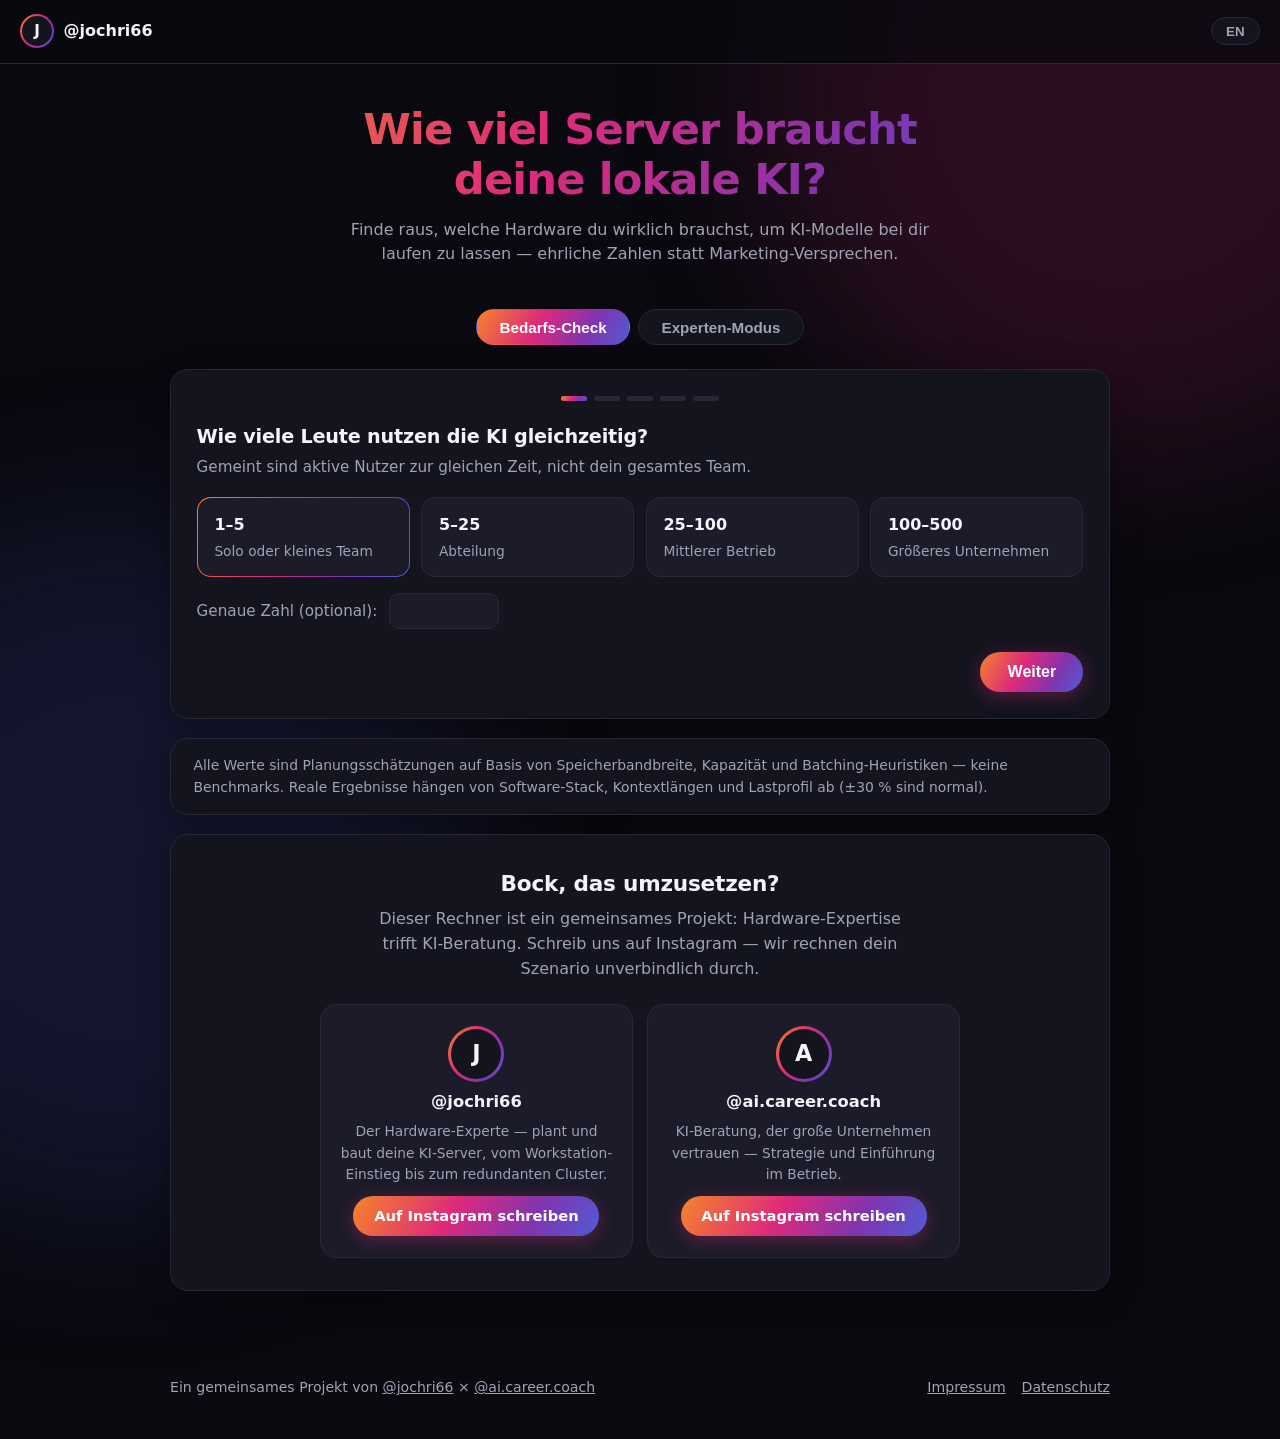
==== index.html @ b6fc7a5a "Auto-balancing use-case sliders and joint-project branding - The four mix sliders now always sum to " ====
<!DOCTYPE html>
<html lang="de">
<head>
  <meta charset="UTF-8">
  <meta name="viewport" content="width=device-width, initial-scale=1.0">
  <title>AI Server Calculator</title>
  <link rel="icon" href="data:image/svg+xml,%3Csvg xmlns='http://www.w3.org/2000/svg' viewBox='0 0 16 16'%3E%3Crect x='3' y='3' width='10' height='10' rx='2' transform='rotate(45 8 8)' fill='%230e6e5c'/%3E%3C/svg%3E">
  <link rel="stylesheet" href="css/style.css">
</head>
<body>
  <header class="site-header">
    <a class="brand" href="https://www.instagram.com/jochri66?igsh=b2hzOWx1eGx4aGI4&amp;utm_source=qr" target="_blank" rel="noopener">
      <span class="brand-mark" aria-hidden="true">J</span>
      <span class="brand-name">@jochri66</span>
    </a>
    <button id="lang-toggle" class="lang-toggle" type="button" aria-label="Sprache wechseln / switch language">EN</button>
  </header>

  <main>
    <section class="hero">
      <h1 data-i18n="app.title"></h1>
      <p class="tagline" data-i18n="app.tagline"></p>
    </section>

    <nav class="mode-tabs" role="tablist">
      <button id="tab-wizard" class="tab active" role="tab" aria-selected="true" data-i18n="tabs.wizard"></button>
      <button id="tab-expert" class="tab" role="tab" aria-selected="false" data-i18n="tabs.expert"></button>
    </nav>

    <!-- ============ WIZARD ============ -->
    <section id="wizard" class="panel">
      <div class="progress" id="wizard-progress" aria-hidden="true"></div>

      <form id="wizard-form">
        <fieldset class="wizard-step" data-step="0">
          <legend data-i18n="wizard.step.users.title"></legend>
          <p class="step-desc" data-i18n="wizard.step.users.desc"></p>
          <div class="radio-grid">
            <label class="radio-card">
              <input type="radio" name="users" value="3" checked>
              <span class="rc-title" data-i18n="wizard.users.opt1"></span>
              <span class="rc-desc" data-i18n="wizard.users.opt1.desc"></span>
            </label>
            <label class="radio-card">
              <input type="radio" name="users" value="15">
              <span class="rc-title" data-i18n="wizard.users.opt2"></span>
              <span class="rc-desc" data-i18n="wizard.users.opt2.desc"></span>
            </label>
            <label class="radio-card">
              <input type="radio" name="users" value="60">
              <span class="rc-title" data-i18n="wizard.users.opt3"></span>
              <span class="rc-desc" data-i18n="wizard.users.opt3.desc"></span>
            </label>
            <label class="radio-card">
              <input type="radio" name="users" value="250">
              <span class="rc-title" data-i18n="wizard.users.opt4"></span>
              <span class="rc-desc" data-i18n="wizard.users.opt4.desc"></span>
            </label>
          </div>
          <label class="custom-users">
            <span data-i18n="wizard.users.custom"></span>
            <input type="number" name="usersCustom" min="1" max="5000" step="1" inputmode="numeric">
          </label>
        </fieldset>

        <fieldset class="wizard-step" data-step="1" hidden>
          <legend data-i18n="wizard.step.usecase.title"></legend>
          <p class="step-desc" data-i18n="wizard.step.usecase.desc"></p>
          <div class="mix-sliders">
            <div class="mix-row">
              <div class="mix-head">
                <span class="rc-title" data-i18n="usecase.chat"></span>
                <output class="mix-value" data-mix-out="chat">60%</output>
              </div>
              <input type="range" name="mix-chat" data-mix="chat" min="0" max="100" step="1" value="60">
              <span class="rc-desc" data-i18n="usecase.chat.desc"></span>
            </div>
            <div class="mix-row">
              <div class="mix-head">
                <span class="rc-title" data-i18n="usecase.rag"></span>
                <output class="mix-value" data-mix-out="rag">30%</output>
              </div>
              <input type="range" name="mix-rag" data-mix="rag" min="0" max="100" step="1" value="30">
              <span class="rc-desc" data-i18n="usecase.rag.desc"></span>
            </div>
            <div class="mix-row">
              <div class="mix-head">
                <span class="rc-title" data-i18n="usecase.coding"></span>
                <output class="mix-value" data-mix-out="coding">10%</output>
              </div>
              <input type="range" name="mix-coding" data-mix="coding" min="0" max="100" step="1" value="10">
              <span class="rc-desc" data-i18n="usecase.coding.desc"></span>
            </div>
            <div class="mix-row">
              <div class="mix-head">
                <span class="rc-title" data-i18n="usecase.agentic"></span>
                <output class="mix-value" data-mix-out="agentic">0%</output>
              </div>
              <input type="range" name="mix-agentic" data-mix="agentic" min="0" max="100" step="1" value="0">
              <span class="rc-desc" data-i18n="usecase.agentic.desc"></span>
            </div>
          </div>
        </fieldset>

        <fieldset class="wizard-step" data-step="2" hidden>
          <legend data-i18n="wizard.step.sov.title"></legend>
          <p class="step-desc" data-i18n="wizard.step.sov.desc"></p>
          <div class="radio-grid">
            <label class="radio-card">
              <input type="radio" name="sovereignty" value="hard">
              <span class="rc-title" data-i18n="sov.hard"></span>
              <span class="rc-desc" data-i18n="sov.hard.desc"></span>
            </label>
            <label class="radio-card">
              <input type="radio" name="sovereignty" value="preferred" checked>
              <span class="rc-title" data-i18n="sov.pref"></span>
              <span class="rc-desc" data-i18n="sov.pref.desc"></span>
            </label>
            <label class="radio-card">
              <input type="radio" name="sovereignty" value="none">
              <span class="rc-title" data-i18n="sov.none"></span>
              <span class="rc-desc" data-i18n="sov.none.desc"></span>
            </label>
          </div>
        </fieldset>

        <fieldset class="wizard-step" data-step="3" hidden>
          <legend data-i18n="wizard.step.budget.title"></legend>
          <p class="step-desc" data-i18n="wizard.step.budget.desc"></p>
          <div class="radio-grid">
            <label class="radio-card">
              <input type="radio" name="budgetId" value="b1">
              <span class="rc-title" data-i18n="budget.b1"></span>
            </label>
            <label class="radio-card">
              <input type="radio" name="budgetId" value="b2" checked>
              <span class="rc-title" data-i18n="budget.b2"></span>
            </label>
            <label class="radio-card">
              <input type="radio" name="budgetId" value="b3">
              <span class="rc-title" data-i18n="budget.b3"></span>
            </label>
            <label class="radio-card">
              <input type="radio" name="budgetId" value="b4">
              <span class="rc-title" data-i18n="budget.b4"></span>
            </label>
            <label class="radio-card">
              <input type="radio" name="budgetId" value="b5">
              <span class="rc-title" data-i18n="budget.b5"></span>
            </label>
          </div>
        </fieldset>

        <fieldset class="wizard-step" data-step="4" hidden>
          <legend data-i18n="wizard.step.quality.title"></legend>
          <p class="step-desc" data-i18n="wizard.step.quality.desc"></p>
          <div class="radio-grid">
            <label class="radio-card">
              <input type="radio" name="quality" value="basic">
              <span class="rc-title" data-i18n="quality.basic"></span>
              <span class="rc-desc" data-i18n="quality.basic.desc"></span>
            </label>
            <label class="radio-card">
              <input type="radio" name="quality" value="good" checked>
              <span class="rc-title" data-i18n="quality.good"></span>
              <span class="rc-desc" data-i18n="quality.good.desc"></span>
            </label>
            <label class="radio-card">
              <input type="radio" name="quality" value="best">
              <span class="rc-title" data-i18n="quality.best"></span>
              <span class="rc-desc" data-i18n="quality.best.desc"></span>
            </label>
          </div>
        </fieldset>
      </form>

      <div class="wizard-nav">
        <button id="wizard-back" class="btn secondary" type="button" data-i18n="wizard.back" hidden></button>
        <button id="wizard-next" class="btn primary" type="button" data-i18n="wizard.next"></button>
      </div>
    </section>

    <!-- ============ WIZARD RESULTS ============ -->
    <section id="wizard-results" class="panel" hidden></section>

    <!-- ============ EXPERT MODE ============ -->
    <section id="expert" class="panel" hidden>
      <h2 data-i18n="expert.title"></h2>
      <p class="step-desc" data-i18n="expert.desc"></p>
      <div class="expert-grid">
        <form id="expert-form" class="expert-form">
          <label>
            <span data-i18n="expert.model"></span>
            <select name="model" id="expert-model"></select>
          </label>
          <label>
            <span data-i18n="expert.quant"></span>
            <select name="quant" id="expert-quant"></select>
          </label>
          <label>
            <span data-i18n="expert.context"></span>
            <input type="range" name="ctx" id="expert-ctx" min="0" max="5" step="1" value="1">
            <output id="expert-ctx-value">8k</output>
          </label>
          <label>
            <span data-i18n="expert.streams"></span>
            <input type="number" name="streams" id="expert-streams" min="1" max="200" step="1" value="4" inputmode="numeric">
          </label>
        </form>
        <div id="expert-output" class="expert-output"></div>
      </div>
    </section>

    <!-- ============ SHARED FOOT BLOCKS ============ -->
    <section class="panel disclaimer-block">
      <p class="disclaimer" data-i18n="app.disclaimer"></p>
    </section>

    <section class="panel cta-card">
      <h3 data-i18n="cta.title"></h3>
      <p data-i18n="cta.body"></p>
      <div class="cta-profiles">
        <a class="profile-card" href="https://www.instagram.com/jochri66?igsh=b2hzOWx1eGx4aGI4&amp;utm_source=qr" target="_blank" rel="noopener">
          <span class="profile-avatar" aria-hidden="true">J</span>
          <span class="profile-handle">@jochri66</span>
          <span class="profile-role" data-i18n="cta.role.hardware"></span>
          <span class="btn primary profile-btn" data-i18n="cta.follow"></span>
        </a>
        <a class="profile-card" href="https://www.instagram.com/ai.career.coach" target="_blank" rel="noopener">
          <span class="profile-avatar" aria-hidden="true">A</span>
          <span class="profile-handle">@ai.career.coach</span>
          <span class="profile-role" data-i18n="cta.role.coach"></span>
          <span class="btn primary profile-btn" data-i18n="cta.follow"></span>
        </a>
      </div>
    </section>
  </main>

  <footer class="site-footer">
    <span><span data-i18n="footer.joint"></span>
      <a href="https://www.instagram.com/jochri66?igsh=b2hzOWx1eGx4aGI4&amp;utm_source=qr" target="_blank" rel="noopener">@jochri66</a> ×
      <a href="https://www.instagram.com/ai.career.coach" target="_blank" rel="noopener">@ai.career.coach</a>
    </span>
    <nav>
      <a href="#" data-i18n="footer.imprint"></a>
      <a href="#" data-i18n="footer.privacy"></a>
    </nav>
  </footer>

  <script type="module" src="js/main.js"></script>
</body>
</html>
---- css/style.css ----
/* AI Server Calculator — dark, Instagram-gradient identity.
   Deliberately single-theme: this page lives in the dark, social-native world.
   Tokens first; every component styles through them. */

:root {
  --bg: #09090f;
  --card: #14141f;
  --card-2: #1b1b29;
  --line: #272736;
  --ink: #f4f4f8;
  --ink-soft: #a2a2b6;

  --g1: #f58529;
  --g2: #dd2a7b;
  --g3: #8134af;
  --g4: #515bd4;
  --grad: linear-gradient(120deg, var(--g1), var(--g2) 40%, var(--g3) 72%, var(--g4));
  --accent: #dd2a7b;
  --accent-soft: rgba(221, 42, 123, 0.12);

  --amber: #ffb454;
  --amber-bg: rgba(255, 180, 84, 0.08);
  --good: #3ddc97;

  --seg-weights: var(--g2);
  --seg-kv: var(--g3);
  --seg-overhead: var(--g4);

  --radius: 18px;
  --shadow: 0 8px 32px rgba(0, 0, 0, 0.35);
  font-size: 16px;
}

* { box-sizing: border-box; margin: 0; padding: 0; }

[hidden] { display: none !important; }

body {
  font-family: system-ui, -apple-system, "Segoe UI", Roboto, sans-serif;
  color: var(--ink);
  background: var(--bg);
  line-height: 1.55;
  min-height: 100vh;
}

/* ambient gradient blobs behind everything */
body::before,
body::after {
  content: "";
  position: fixed;
  z-index: -1;
  width: 55vw;
  height: 55vw;
  border-radius: 50%;
  filter: blur(90px);
  opacity: 0.16;
  pointer-events: none;
}
body::before { top: -20vw; right: -15vw; background: var(--g2); }
body::after { bottom: -25vw; left: -18vw; background: var(--g4); }

main {
  max-width: 980px;
  margin: 0 auto;
  padding: 0 1.25rem 3rem;
}

a { color: var(--ink); }

/* ---------- header / footer ---------- */

.site-header {
  display: flex;
  justify-content: space-between;
  align-items: center;
  padding: 0.9rem 1.25rem;
  background: rgba(9, 9, 15, 0.8);
  backdrop-filter: blur(12px);
  border-bottom: 1px solid var(--line);
  position: sticky;
  top: 0;
  z-index: 10;
}

.brand {
  display: flex;
  align-items: center;
  gap: 0.6rem;
  font-weight: 700;
  text-decoration: none;
}

/* story-ring avatar mark */
.brand-mark {
  display: grid;
  place-items: center;
  width: 34px;
  height: 34px;
  border-radius: 50%;
  background: var(--card);
  border: 2px solid transparent;
  background:
    linear-gradient(var(--card), var(--card)) padding-box,
    var(--grad) border-box;
  font-size: 0.95rem;
  font-weight: 800;
}

.lang-toggle {
  border: 1px solid var(--line);
  background: var(--card);
  border-radius: 999px;
  padding: 0.35rem 0.9rem;
  font-weight: 700;
  cursor: pointer;
  color: var(--ink-soft);
}
.lang-toggle:hover { border-color: var(--accent); color: var(--ink); }

.site-footer {
  display: flex;
  justify-content: space-between;
  align-items: center;
  flex-wrap: wrap;
  gap: 0.6rem;
  max-width: 980px;
  margin: 0 auto;
  padding: 1.2rem 1.25rem 2.5rem;
  color: var(--ink-soft);
  font-size: 0.88rem;
}
.site-footer a { color: var(--ink-soft); }
.site-footer a:hover { color: var(--ink); }
.site-footer nav { display: flex; gap: 1rem; }

/* ---------- hero & tabs ---------- */

.hero { text-align: center; padding: 2.6rem 0 1.5rem; }

.hero h1 {
  font-size: clamp(1.7rem, 4.5vw, 2.7rem);
  font-weight: 800;
  letter-spacing: -0.02em;
  line-height: 1.15;
  text-wrap: balance;
  background: var(--grad);
  -webkit-background-clip: text;
  background-clip: text;
  color: transparent;
}

.tagline {
  max-width: 620px;
  margin: 0.8rem auto 0;
  color: var(--ink-soft);
}

.mode-tabs {
  display: flex;
  gap: 0.5rem;
  justify-content: center;
  margin: 1.1rem 0 1.5rem;
}

.tab {
  border: 1px solid var(--line);
  background: var(--card);
  padding: 0.55rem 1.4rem;
  border-radius: 999px;
  font-size: 0.95rem;
  font-weight: 700;
  color: var(--ink-soft);
  cursor: pointer;
  transition: color 0.15s, border-color 0.15s;
}
.tab.active {
  background: var(--grad);
  border-color: transparent;
  color: #fff;
}

/* ---------- panels ---------- */

.panel {
  background: var(--card);
  border: 1px solid var(--line);
  border-radius: var(--radius);
  box-shadow: var(--shadow);
  padding: 1.6rem;
  margin-bottom: 1.2rem;
  scroll-margin-top: 80px;
}

/* ---------- wizard ---------- */

.progress {
  display: flex;
  gap: 0.45rem;
  justify-content: center;
  margin-bottom: 1.3rem;
}
.progress .dot {
  width: 26px;
  height: 5px;
  border-radius: 999px;
  background: var(--line);
}
.progress .dot.done { background: var(--g3); }
.progress .dot.current { background: var(--grad); }

fieldset { border: none; }
legend {
  font-size: 1.2rem;
  font-weight: 800;
  letter-spacing: -0.01em;
  margin-bottom: 0.3rem;
  text-wrap: balance;
}
.step-desc { color: var(--ink-soft); margin-bottom: 1.1rem; font-size: 0.95rem; }

.radio-grid {
  display: grid;
  grid-template-columns: repeat(auto-fit, minmax(200px, 1fr));
  gap: 0.7rem;
}

.radio-card {
  display: flex;
  flex-direction: column;
  gap: 0.2rem;
  border-radius: 14px;
  padding: 0.9rem 1.05rem;
  cursor: pointer;
  border: 1.5px solid var(--line);
  background: var(--card-2);
  transition: border-color 0.15s, transform 0.15s;
}
.radio-card:hover { border-color: var(--g3); transform: translateY(-1px); }
.radio-card input { position: absolute; opacity: 0; pointer-events: none; }
.radio-card:has(input:checked) {
  border: 1.5px solid transparent;
  background:
    linear-gradient(var(--card-2), var(--card-2)) padding-box,
    var(--grad) border-box;
}
.radio-card:has(input:focus-visible) { outline: 2px solid var(--accent); outline-offset: 2px; }
.rc-title { font-weight: 700; }
.rc-desc { font-size: 0.86rem; color: var(--ink-soft); }

/* mix sliders (use-case step) */

.mix-sliders { display: flex; flex-direction: column; gap: 1.15rem; }

.mix-row {
  display: flex;
  flex-direction: column;
  gap: 0.35rem;
  background: var(--card-2);
  border: 1px solid var(--line);
  border-radius: 14px;
  padding: 0.9rem 1.05rem;
}

.mix-head {
  display: flex;
  justify-content: space-between;
  align-items: baseline;
}

.mix-value {
  font-weight: 800;
  font-variant-numeric: tabular-nums;
  background: var(--grad);
  -webkit-background-clip: text;
  background-clip: text;
  color: transparent;
}

input[type="range"] {
  appearance: none;
  -webkit-appearance: none;
  width: 100%;
  height: 8px;
  border-radius: 999px;
  background:
    linear-gradient(90deg, var(--g1), var(--g2), var(--g3), var(--g4))
      0 / var(--pct, 100%) 100% no-repeat,
    var(--line);
  cursor: pointer;
  outline-offset: 4px;
}
input[type="range"]::-webkit-slider-thumb {
  appearance: none;
  -webkit-appearance: none;
  width: 22px;
  height: 22px;
  border-radius: 50%;
  background: #fff;
  border: none;
  box-shadow: 0 2px 8px rgba(0, 0, 0, 0.5);
}
input[type="range"]::-moz-range-thumb {
  width: 22px;
  height: 22px;
  border-radius: 50%;
  background: #fff;
  border: none;
  box-shadow: 0 2px 8px rgba(0, 0, 0, 0.5);
}

.custom-users {
  display: flex;
  align-items: center;
  gap: 0.7rem;
  margin-top: 1rem;
  font-size: 0.95rem;
  color: var(--ink-soft);
}
.custom-users input {
  width: 110px;
  padding: 0.5rem 0.65rem;
  border: 1px solid var(--line);
  border-radius: 10px;
  font-size: 1rem;
  background: var(--card-2);
  color: var(--ink);
}

.wizard-nav {
  display: flex;
  justify-content: space-between;
  gap: 0.7rem;
  margin-top: 1.4rem;
}
.wizard-nav .btn.primary { margin-left: auto; }

.btn {
  border: none;
  border-radius: 999px;
  padding: 0.7rem 1.7rem;
  font-size: 1rem;
  font-weight: 700;
  cursor: pointer;
  text-decoration: none;
  display: inline-block;
  transition: transform 0.15s, box-shadow 0.15s;
}
.btn.primary {
  background: var(--grad);
  color: #fff;
  box-shadow: 0 4px 18px rgba(221, 42, 123, 0.35);
}
.btn.primary:hover { transform: translateY(-1px); box-shadow: 0 6px 24px rgba(221, 42, 123, 0.5); }
.btn.secondary {
  background: var(--card-2);
  color: var(--ink-soft);
  border: 1px solid var(--line);
}
.btn.secondary:hover { border-color: var(--accent); color: var(--ink); }
.btn:focus-visible { outline: 2px solid var(--accent); outline-offset: 2px; }

/* ---------- results ---------- */

.need-line { color: var(--ink-soft); margin-bottom: 1.1rem; }

.result-card {
  border: 1.5px solid var(--line);
  background: var(--card-2);
  border-radius: 16px;
  padding: 1.2rem 1.3rem;
  margin-bottom: 0.9rem;
}
.result-card.primary {
  border: 1.5px solid transparent;
  background:
    linear-gradient(var(--card-2), var(--card-2)) padding-box,
    var(--grad) border-box;
  box-shadow: 0 0 40px rgba(221, 42, 123, 0.18);
}

.result-badge {
  display: inline-block;
  font-size: 0.74rem;
  font-weight: 800;
  text-transform: uppercase;
  letter-spacing: 0.08em;
  color: #fff;
  background: var(--grad);
  border-radius: 999px;
  padding: 0.22rem 0.75rem;
  margin-bottom: 0.6rem;
}
.result-card.secondary .result-badge {
  color: var(--ink-soft);
  background: var(--card);
  border: 1px solid var(--line);
}
.result-badge.over { color: var(--amber); background: var(--amber-bg); border: 1px solid var(--amber); }

.result-headline {
  font-size: 1.15rem;
  font-weight: 800;
  letter-spacing: -0.01em;
  margin-bottom: 0.15rem;
}
.result-sub { color: var(--ink-soft); font-size: 0.92rem; margin-bottom: 0.9rem; }

.stat-grid {
  display: grid;
  grid-template-columns: repeat(auto-fit, minmax(150px, 1fr));
  gap: 0.6rem;
}
.stat {
  background: var(--card);
  border: 1px solid var(--line);
  border-radius: 12px;
  padding: 0.65rem 0.85rem;
}
.stat .label {
  font-size: 0.72rem;
  color: var(--ink-soft);
  text-transform: uppercase;
  letter-spacing: 0.06em;
}
.stat .value {
  font-weight: 800;
  font-size: 1.12rem;
  font-variant-numeric: tabular-nums;
  margin-top: 0.1rem;
}

.miss-note {
  border-left: 3px solid var(--amber);
  background: var(--amber-bg);
  border-radius: 0 12px 12px 0;
  padding: 0.8rem 1rem;
  margin-bottom: 1rem;
  font-size: 0.95rem;
}

.caveats {
  border-left: 3px solid var(--amber);
  background: var(--amber-bg);
  border-radius: 0 12px 12px 0;
  padding: 0.9rem 1.1rem;
  margin-top: 1.1rem;
}
.caveats h4 { color: var(--amber); font-size: 0.95rem; margin-bottom: 0.5rem; }
.caveats ul { padding-left: 1.1rem; display: grid; gap: 0.45rem; font-size: 0.92rem; }

/* ---------- expert mode ---------- */

.expert-grid {
  display: grid;
  grid-template-columns: 260px 1fr;
  gap: 1.4rem;
  margin-top: 1rem;
}

.expert-output { min-width: 0; }

.expert-form { display: flex; flex-direction: column; gap: 1rem; }
.expert-form label { display: flex; flex-direction: column; gap: 0.35rem; font-weight: 700; font-size: 0.92rem; }
.expert-form select,
.expert-form input[type="number"] {
  padding: 0.55rem 0.65rem;
  border: 1px solid var(--line);
  border-radius: 10px;
  font-size: 0.95rem;
  background: var(--card-2);
  color: var(--ink);
}
.expert-form output {
  font-weight: 800;
  background: var(--grad);
  -webkit-background-clip: text;
  background-clip: text;
  color: transparent;
}

.mem-bar {
  display: flex;
  height: 22px;
  border-radius: 999px;
  overflow: hidden;
  margin: 0.5rem 0 0.6rem;
  border: 1px solid var(--line);
}
.mem-bar .seg-weights { background: var(--seg-weights); }
.mem-bar .seg-kv { background: var(--seg-kv); }
.mem-bar .seg-overhead { background: var(--seg-overhead); }

.mem-legend { display: flex; flex-wrap: wrap; gap: 1rem; font-size: 0.85rem; color: var(--ink-soft); }
.mem-legend .swatch {
  display: inline-block; width: 10px; height: 10px; border-radius: 3px; margin-right: 0.3rem;
}

.moe-hint {
  font-size: 0.88rem;
  color: var(--ink-soft);
  background: var(--accent-soft);
  border-radius: 12px;
  padding: 0.6rem 0.85rem;
  margin-top: 0.7rem;
}

.hw-table-wrap { overflow-x: auto; margin-top: 1.2rem; }
.hw-table {
  border-collapse: collapse;
  width: 100%;
  font-size: 0.9rem;
  min-width: 640px;
  font-variant-numeric: tabular-nums;
}
.hw-table th, .hw-table td {
  text-align: left;
  padding: 0.55rem 0.7rem;
  border-bottom: 1px solid var(--line);
  white-space: nowrap;
}
.hw-table th {
  font-size: 0.74rem;
  text-transform: uppercase;
  letter-spacing: 0.06em;
  color: var(--ink-soft);
}
.hw-table td:first-child { white-space: normal; min-width: 200px; }
.hw-table tr.nofit td { color: #565668; }
.hw-table .fit-yes { color: var(--good); font-weight: 700; }
.hw-table .fit-no { color: #565668; }

.badge {
  display: inline-block;
  font-size: 0.72rem;
  font-weight: 800;
  border-radius: 6px;
  padding: 0.08rem 0.4rem;
  background: var(--amber-bg);
  color: var(--amber);
  margin-left: 0.35rem;
  cursor: help;
}

/* ---------- disclaimer & CTA ---------- */

.disclaimer-block { padding: 1rem 1.4rem; }
.disclaimer { color: var(--ink-soft); font-size: 0.87rem; }

.cta-card { text-align: center; padding: 2rem 1.8rem; }
.cta-card h3 {
  font-size: 1.35rem;
  font-weight: 800;
  letter-spacing: -0.01em;
  margin-bottom: 0.4rem;
}
.cta-card p { color: var(--ink-soft); max-width: 540px; margin: 0 auto 1.4rem; }

.cta-profiles {
  display: grid;
  grid-template-columns: repeat(auto-fit, minmax(240px, 1fr));
  gap: 0.9rem;
  max-width: 640px;
  margin: 0 auto;
}

.profile-card {
  display: flex;
  flex-direction: column;
  align-items: center;
  gap: 0.45rem;
  padding: 1.3rem 1.1rem;
  border-radius: 16px;
  border: 1px solid var(--line);
  background: var(--card-2);
  text-decoration: none;
  transition: border-color 0.15s, transform 0.15s;
}
.profile-card:hover { border-color: var(--g3); transform: translateY(-2px); }
.profile-card:focus-visible { outline: 2px solid var(--accent); outline-offset: 2px; }

.profile-avatar {
  display: grid;
  place-items: center;
  width: 56px;
  height: 56px;
  border-radius: 50%;
  font-size: 1.4rem;
  font-weight: 800;
  border: 3px solid transparent;
  background:
    linear-gradient(var(--card), var(--card)) padding-box,
    var(--grad) border-box;
}

.profile-handle { font-weight: 800; font-size: 1.02rem; }
.profile-role {
  color: var(--ink-soft);
  font-size: 0.86rem;
  text-align: center;
  min-height: 3.4em;
}
.profile-btn { padding: 0.55rem 1.3rem; font-size: 0.92rem; margin-top: 0.2rem; }

/* ---------- motion & responsive ---------- */

@media (prefers-reduced-motion: reduce) {
  * { transition: none !important; }
}

@media (max-width: 720px) {
  .panel { padding: 1.1rem; }
  .expert-grid { grid-template-columns: 1fr; }
  .radio-grid { grid-template-columns: 1fr 1fr; }
  .hero { padding-top: 1.6rem; }
}

@media (max-width: 460px) {
  .radio-grid { grid-template-columns: 1fr; }
}
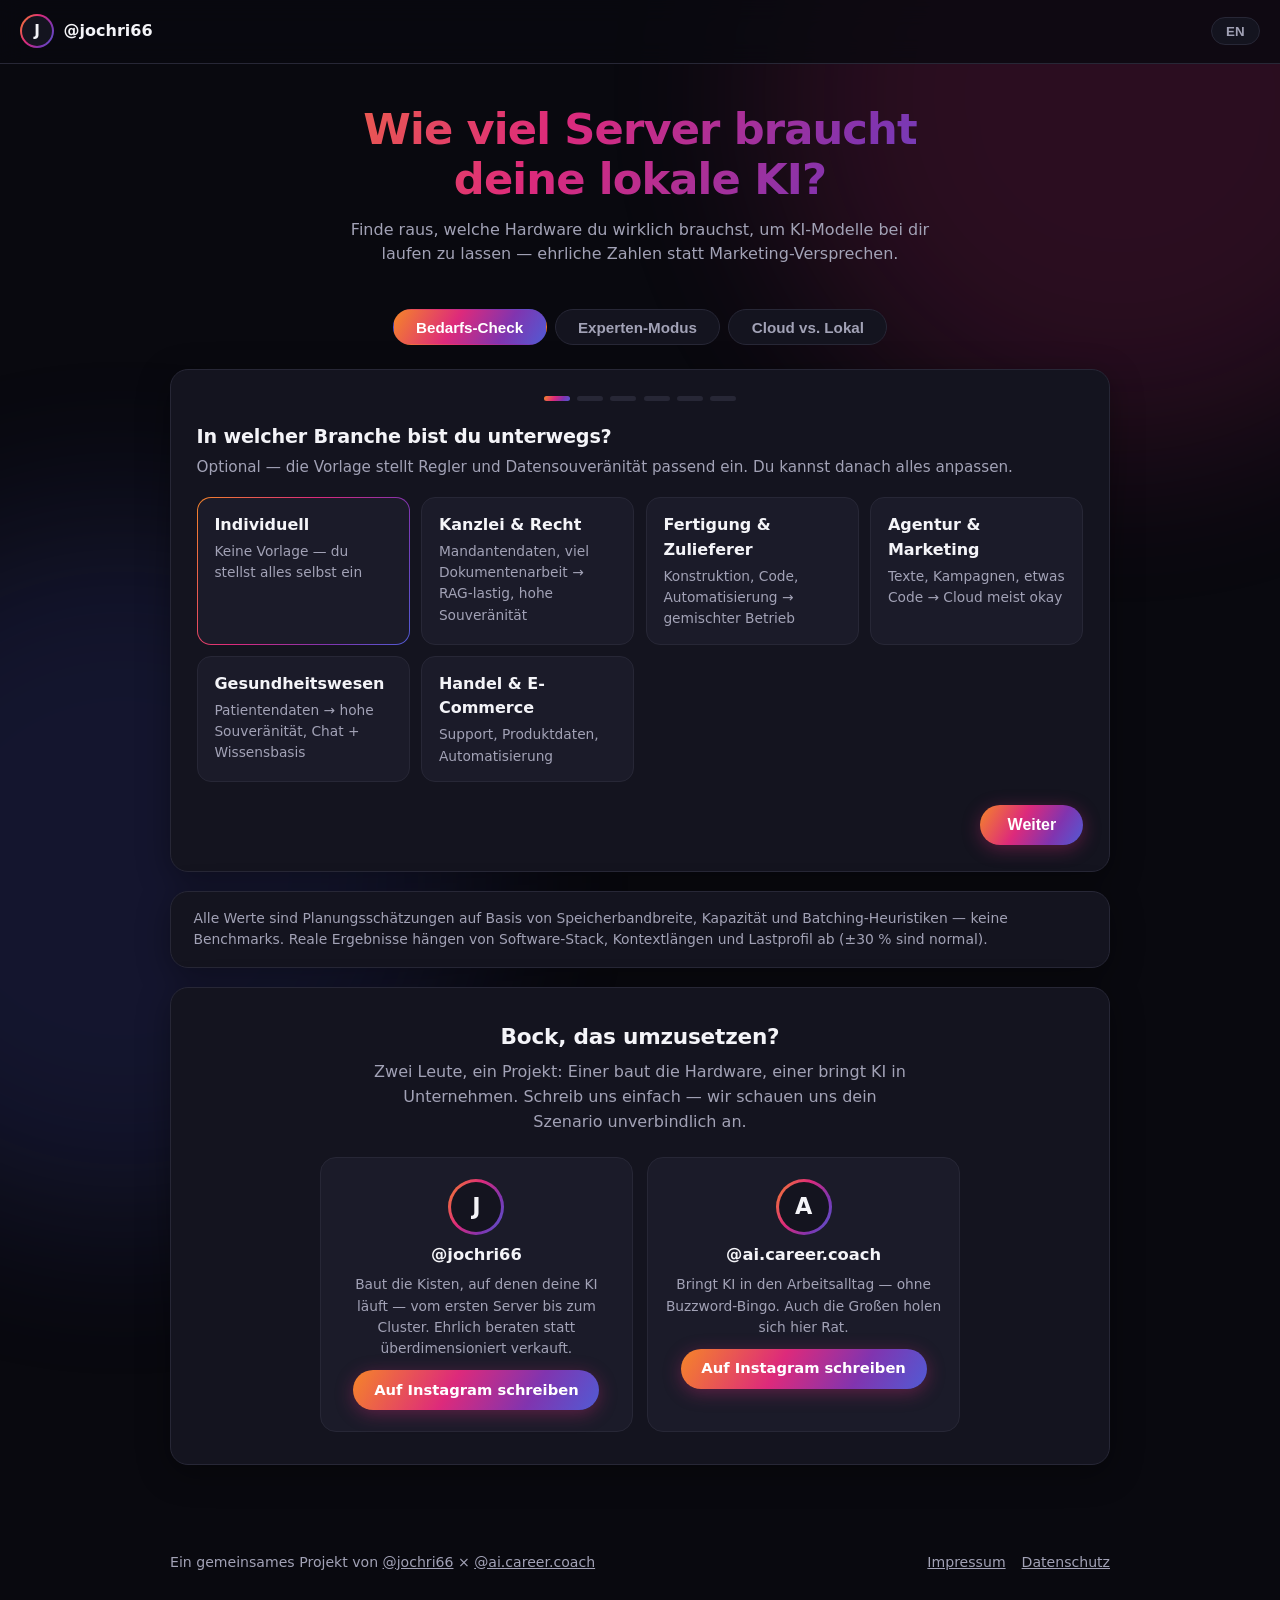
==== commit 5b0d1c68: "Cloud comparison, sovereignty slider with hybrid split, industry presets - New 'Cloud vs. Lokal' tab" ====
--- a/index.html
+++ b/index.html
@@ -25,6 +25,7 @@
     <nav class="mode-tabs" role="tablist">
       <button id="tab-wizard" class="tab active" role="tab" aria-selected="true" data-i18n="tabs.wizard"></button>
       <button id="tab-expert" class="tab" role="tab" aria-selected="false" data-i18n="tabs.expert"></button>
+      <button id="tab-compare" class="tab" role="tab" aria-selected="false" data-i18n="tabs.compare"></button>
     </nav>
 
     <!-- ============ WIZARD ============ -->
@@ -33,6 +34,43 @@
 
       <form id="wizard-form">
         <fieldset class="wizard-step" data-step="0">
+          <legend data-i18n="wizard.step.industry.title"></legend>
+          <p class="step-desc" data-i18n="wizard.step.industry.desc"></p>
+          <div class="radio-grid">
+            <label class="radio-card">
+              <input type="radio" name="industry" value="individuell" checked>
+              <span class="rc-title" data-i18n="industry.individuell"></span>
+              <span class="rc-desc" data-i18n="industry.individuell.desc"></span>
+            </label>
+            <label class="radio-card">
+              <input type="radio" name="industry" value="kanzlei">
+              <span class="rc-title" data-i18n="industry.kanzlei"></span>
+              <span class="rc-desc" data-i18n="industry.kanzlei.desc"></span>
+            </label>
+            <label class="radio-card">
+              <input type="radio" name="industry" value="fertigung">
+              <span class="rc-title" data-i18n="industry.fertigung"></span>
+              <span class="rc-desc" data-i18n="industry.fertigung.desc"></span>
+            </label>
+            <label class="radio-card">
+              <input type="radio" name="industry" value="agentur">
+              <span class="rc-title" data-i18n="industry.agentur"></span>
+              <span class="rc-desc" data-i18n="industry.agentur.desc"></span>
+            </label>
+            <label class="radio-card">
+              <input type="radio" name="industry" value="gesundheit">
+              <span class="rc-title" data-i18n="industry.gesundheit"></span>
+              <span class="rc-desc" data-i18n="industry.gesundheit.desc"></span>
+            </label>
+            <label class="radio-card">
+              <input type="radio" name="industry" value="handel">
+              <span class="rc-title" data-i18n="industry.handel"></span>
+              <span class="rc-desc" data-i18n="industry.handel.desc"></span>
+            </label>
+          </div>
+        </fieldset>
+
+        <fieldset class="wizard-step" data-step="1" hidden>
           <legend data-i18n="wizard.step.users.title"></legend>
           <p class="step-desc" data-i18n="wizard.step.users.desc"></p>
           <div class="radio-grid">
@@ -63,7 +101,7 @@
           </label>
         </fieldset>
 
-        <fieldset class="wizard-step" data-step="1" hidden>
+        <fieldset class="wizard-step" data-step="2" hidden>
           <legend data-i18n="wizard.step.usecase.title"></legend>
           <p class="step-desc" data-i18n="wizard.step.usecase.desc"></p>
           <div class="mix-sliders">
@@ -102,29 +140,27 @@
           </div>
         </fieldset>
 
-        <fieldset class="wizard-step" data-step="2" hidden>
+        <fieldset class="wizard-step" data-step="3" hidden>
           <legend data-i18n="wizard.step.sov.title"></legend>
           <p class="step-desc" data-i18n="wizard.step.sov.desc"></p>
-          <div class="radio-grid">
-            <label class="radio-card">
-              <input type="radio" name="sovereignty" value="hard">
-              <span class="rc-title" data-i18n="sov.hard"></span>
-              <span class="rc-desc" data-i18n="sov.hard.desc"></span>
-            </label>
-            <label class="radio-card">
-              <input type="radio" name="sovereignty" value="preferred" checked>
-              <span class="rc-title" data-i18n="sov.pref"></span>
-              <span class="rc-desc" data-i18n="sov.pref.desc"></span>
-            </label>
-            <label class="radio-card">
-              <input type="radio" name="sovereignty" value="none">
-              <span class="rc-title" data-i18n="sov.none"></span>
-              <span class="rc-desc" data-i18n="sov.none.desc"></span>
-            </label>
-          </div>
-        </fieldset>
-
-        <fieldset class="wizard-step" data-step="3" hidden>
+          <div class="mix-row sov-slider">
+            <div class="mix-head">
+              <span class="rc-title" id="sov-label" data-i18n-skip></span>
+              <output class="mix-value" id="sov-value">50%</output>
+            </div>
+            <input type="range" name="sovereigntyPct" id="sov-range" min="0" max="100" step="5" value="50">
+            <div class="sov-scale">
+              <span data-i18n="sov.scale.cloud"></span>
+              <span data-i18n="sov.scale.local"></span>
+            </div>
+          </div>
+          <div class="sov-explain">
+            <p><strong data-i18n="sov.explain.local.title"></strong> <span data-i18n="sov.explain.local"></span></p>
+            <p><strong data-i18n="sov.explain.cloud.title"></strong> <span data-i18n="sov.explain.cloud"></span></p>
+          </div>
+        </fieldset>
+
+        <fieldset class="wizard-step" data-step="4" hidden>
           <legend data-i18n="wizard.step.budget.title"></legend>
           <p class="step-desc" data-i18n="wizard.step.budget.desc"></p>
           <div class="radio-grid">
@@ -151,7 +187,7 @@
           </div>
         </fieldset>
 
-        <fieldset class="wizard-step" data-step="4" hidden>
+        <fieldset class="wizard-step" data-step="5" hidden>
           <legend data-i18n="wizard.step.quality.title"></legend>
           <p class="step-desc" data-i18n="wizard.step.quality.desc"></p>
           <div class="radio-grid">
@@ -208,6 +244,59 @@
           </label>
         </form>
         <div id="expert-output" class="expert-output"></div>
+      </div>
+    </section>
+
+    <!-- ============ CLOUD VS LOCAL ============ -->
+    <section id="compare" class="panel" hidden>
+      <h2 data-i18n="cmp.title"></h2>
+      <p class="step-desc" data-i18n="cmp.desc"></p>
+      <div class="compare-grid">
+        <form id="compare-form" class="expert-form">
+          <label>
+            <span data-i18n="cmp.seats"></span>
+            <input type="number" id="cmp-seats" min="1" max="5000" step="1" value="15" inputmode="numeric">
+          </label>
+          <label>
+            <span data-i18n="cmp.intensity"></span>
+            <select id="cmp-intensity">
+              <option value="light" data-i18n="cmp.intensity.light"></option>
+              <option value="normal" selected data-i18n="cmp.intensity.normal"></option>
+              <option value="heavy" data-i18n="cmp.intensity.heavy"></option>
+            </select>
+          </label>
+          <div class="mix-sliders compact">
+            <div class="mix-row">
+              <div class="mix-head">
+                <span class="rc-title" data-i18n="usecase.chat"></span>
+                <output class="mix-value" data-mix-out="chat">60%</output>
+              </div>
+              <input type="range" data-mix="chat" min="0" max="100" step="1" value="60">
+            </div>
+            <div class="mix-row">
+              <div class="mix-head">
+                <span class="rc-title" data-i18n="usecase.rag"></span>
+                <output class="mix-value" data-mix-out="rag">30%</output>
+              </div>
+              <input type="range" data-mix="rag" min="0" max="100" step="1" value="30">
+            </div>
+            <div class="mix-row">
+              <div class="mix-head">
+                <span class="rc-title" data-i18n="usecase.coding"></span>
+                <output class="mix-value" data-mix-out="coding">10%</output>
+              </div>
+              <input type="range" data-mix="coding" min="0" max="100" step="1" value="10">
+            </div>
+            <div class="mix-row">
+              <div class="mix-head">
+                <span class="rc-title" data-i18n="usecase.agentic"></span>
+                <output class="mix-value" data-mix-out="agentic">0%</output>
+              </div>
+              <input type="range" data-mix="agentic" min="0" max="100" step="1" value="0">
+            </div>
+          </div>
+        </form>
+        <div id="compare-output" class="expert-output"></div>
       </div>
     </section>
 
--- a/css/style.css
+++ b/css/style.css
@@ -541,6 +541,136 @@
   cursor: help;
 }
 
+/* ---------- sovereignty slider ---------- */
+
+.sov-slider { margin-bottom: 1rem; }
+
+.sov-scale {
+  display: flex;
+  justify-content: space-between;
+  font-size: 0.78rem;
+  color: var(--ink-soft);
+  margin-top: 0.3rem;
+}
+
+.sov-explain {
+  display: grid;
+  gap: 0.5rem;
+  font-size: 0.9rem;
+  color: var(--ink-soft);
+  background: var(--card-2);
+  border: 1px solid var(--line);
+  border-radius: 14px;
+  padding: 0.9rem 1.05rem;
+}
+.sov-explain strong { color: var(--ink); }
+
+/* ---------- cloud comparison ---------- */
+
+.compare-grid {
+  display: grid;
+  grid-template-columns: 280px 1fr;
+  gap: 1.4rem;
+  margin-top: 1rem;
+}
+
+.mix-sliders.compact { gap: 0.7rem; }
+.mix-sliders.compact .mix-row { padding: 0.6rem 0.8rem; }
+
+.cmp-section { margin-top: 1.4rem; }
+.cmp-section h3 { margin-bottom: 0.7rem; }
+
+.cmp-horizon { display: flex; gap: 0.4rem; margin-bottom: 0.9rem; flex-wrap: wrap; }
+
+.cmp-pill {
+  border: 1px solid var(--line);
+  background: var(--card-2);
+  color: var(--ink-soft);
+  border-radius: 999px;
+  padding: 0.3rem 0.9rem;
+  font-size: 0.85rem;
+  font-weight: 700;
+  cursor: pointer;
+}
+.cmp-pill.active { background: var(--grad); border-color: transparent; color: #fff; }
+.cmp-pill:focus-visible { outline: 2px solid var(--accent); outline-offset: 2px; }
+
+.cmp-rows { display: grid; gap: 0.55rem; }
+
+.cmp-row.dim { opacity: 0.45; }
+
+.cmp-name {
+  font-size: 0.85rem;
+  font-weight: 700;
+  margin-bottom: 0.15rem;
+}
+.cmp-row.self .cmp-name {
+  background: var(--grad);
+  -webkit-background-clip: text;
+  background-clip: text;
+  color: transparent;
+  display: inline-block;
+}
+
+.cmp-bar {
+  position: relative;
+  height: 24px;
+  background: var(--card-2);
+  border: 1px solid var(--line);
+  border-radius: 7px;
+  overflow: hidden;
+}
+.cmp-fill {
+  height: 100%;
+  background: var(--line);
+  border-radius: 6px 0 0 6px;
+}
+.cmp-row.self .cmp-fill { background: var(--grad); }
+.cmp-val {
+  position: absolute;
+  right: 0.6rem;
+  top: 50%;
+  transform: translateY(-50%);
+  font-size: 0.82rem;
+  font-weight: 800;
+  font-variant-numeric: tabular-nums;
+}
+
+.cmp-assume {
+  font-size: 0.8rem;
+  color: var(--ink-soft);
+  margin-top: 0.9rem;
+}
+
+.cmp-caveats {
+  margin-top: 0.6rem;
+  padding-left: 1.1rem;
+  display: grid;
+  gap: 0.35rem;
+  font-size: 0.85rem;
+  color: var(--ink-soft);
+}
+
+/* ---------- hybrid card ---------- */
+
+.result-card.hybrid {
+  border: 1.5px solid transparent;
+  background:
+    linear-gradient(var(--card-2), var(--card-2)) padding-box,
+    linear-gradient(120deg, var(--g3), var(--g4)) border-box;
+}
+
+.split-bar {
+  display: flex;
+  height: 18px;
+  border-radius: 999px;
+  overflow: hidden;
+  border: 1px solid var(--line);
+  margin-bottom: 0.5rem;
+}
+.split-local { background: var(--seg-weights); }
+.split-cloud { background: var(--seg-overhead); }
+
 /* ---------- disclaimer & CTA ---------- */
 
 .disclaimer-block { padding: 1rem 1.4rem; }
@@ -610,6 +740,7 @@
 @media (max-width: 720px) {
   .panel { padding: 1.1rem; }
   .expert-grid { grid-template-columns: 1fr; }
+  .compare-grid { grid-template-columns: 1fr; }
   .radio-grid { grid-template-columns: 1fr 1fr; }
   .hero { padding-top: 1.6rem; }
 }
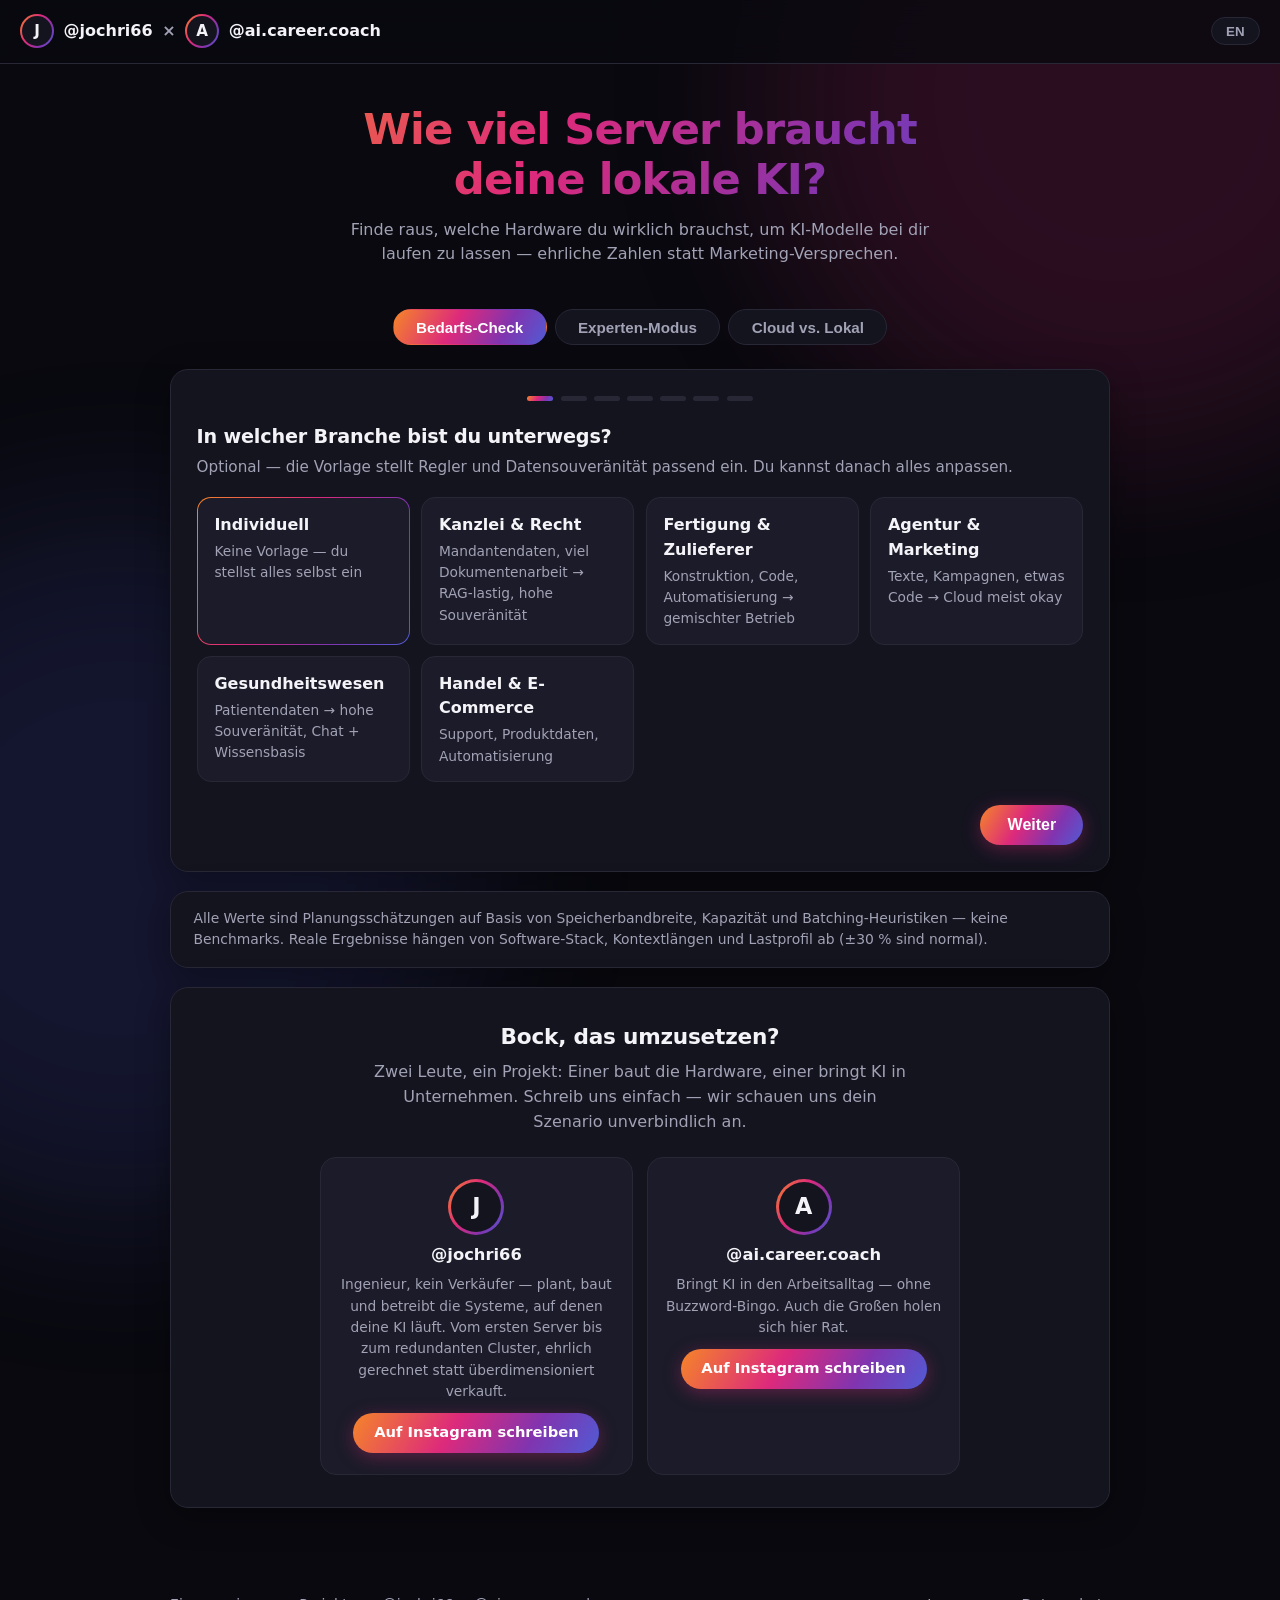
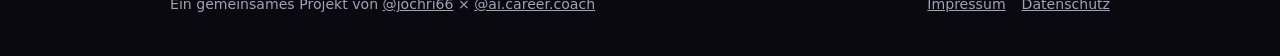
==== commit a446d64f: "Dual-brand header, engineer positioning, redundancy step, country power costs - Header now carries b" ====
--- a/index.html
+++ b/index.html
@@ -9,10 +9,17 @@
 </head>
 <body>
   <header class="site-header">
-    <a class="brand" href="https://www.instagram.com/jochri66?igsh=b2hzOWx1eGx4aGI4&amp;utm_source=qr" target="_blank" rel="noopener">
-      <span class="brand-mark" aria-hidden="true">J</span>
-      <span class="brand-name">@jochri66</span>
-    </a>
+    <div class="brand-group">
+      <a class="brand" href="https://www.instagram.com/jochri66?igsh=b2hzOWx1eGx4aGI4&amp;utm_source=qr" target="_blank" rel="noopener">
+        <span class="brand-mark" aria-hidden="true">J</span>
+        <span class="brand-name">@jochri66</span>
+      </a>
+      <span class="brand-x" aria-hidden="true">×</span>
+      <a class="brand" href="https://www.instagram.com/ai.career.coach" target="_blank" rel="noopener">
+        <span class="brand-mark" aria-hidden="true">A</span>
+        <span class="brand-name">@ai.career.coach</span>
+      </a>
+    </div>
     <button id="lang-toggle" class="lang-toggle" type="button" aria-label="Sprache wechseln / switch language">EN</button>
   </header>
 
@@ -206,6 +213,31 @@
               <span class="rc-title" data-i18n="quality.best"></span>
               <span class="rc-desc" data-i18n="quality.best.desc"></span>
             </label>
+          </div>
+        </fieldset>
+
+        <fieldset class="wizard-step" data-step="6" hidden>
+          <legend data-i18n="wizard.step.red.title"></legend>
+          <p class="step-desc" data-i18n="wizard.step.red.desc"></p>
+          <div class="radio-grid">
+            <label class="radio-card">
+              <input type="radio" name="redundancy" value="none" checked>
+              <span class="rc-title" data-i18n="red.none"></span>
+              <span class="rc-desc" data-i18n="red.none.desc"></span>
+            </label>
+            <label class="radio-card">
+              <input type="radio" name="redundancy" value="standby">
+              <span class="rc-title" data-i18n="red.standby"></span>
+              <span class="rc-desc" data-i18n="red.standby.desc"></span>
+            </label>
+            <label class="radio-card">
+              <input type="radio" name="redundancy" value="full">
+              <span class="rc-title" data-i18n="red.full"></span>
+              <span class="rc-desc" data-i18n="red.full.desc"></span>
+            </label>
+          </div>
+          <div class="sov-explain" style="margin-top:1rem">
+            <p><strong data-i18n="red.explain.title"></strong> <span data-i18n="red.explain"></span></p>
           </div>
         </fieldset>
       </form>
--- a/css/style.css
+++ b/css/style.css
@@ -82,12 +82,22 @@
   z-index: 10;
 }
 
+.brand-group {
+  display: flex;
+  align-items: center;
+  gap: 0.6rem;
+  min-width: 0;
+}
+
+.brand-x { color: var(--ink-soft); font-weight: 700; }
+
 .brand {
   display: flex;
   align-items: center;
   gap: 0.6rem;
   font-weight: 700;
   text-decoration: none;
+  white-space: nowrap;
 }
 
 /* story-ring avatar mark */
@@ -580,7 +590,33 @@
 .cmp-section { margin-top: 1.4rem; }
 .cmp-section h3 { margin-bottom: 0.7rem; }
 
-.cmp-horizon { display: flex; gap: 0.4rem; margin-bottom: 0.9rem; flex-wrap: wrap; }
+.cmp-controls {
+  display: flex;
+  justify-content: space-between;
+  align-items: center;
+  gap: 0.8rem;
+  flex-wrap: wrap;
+  margin-bottom: 0.9rem;
+}
+
+.cmp-horizon { display: flex; gap: 0.4rem; flex-wrap: wrap; }
+
+.cmp-country {
+  display: flex;
+  align-items: center;
+  gap: 0.5rem;
+  font-size: 0.85rem;
+  font-weight: 700;
+  color: var(--ink-soft);
+}
+.cmp-country select {
+  padding: 0.35rem 0.5rem;
+  border: 1px solid var(--line);
+  border-radius: 8px;
+  font-size: 0.85rem;
+  background: var(--card-2);
+  color: var(--ink);
+}
 
 .cmp-pill {
   border: 1px solid var(--line);
@@ -747,4 +783,5 @@
 
 @media (max-width: 460px) {
   .radio-grid { grid-template-columns: 1fr; }
-}
+  .brand-name { display: none; }
+}
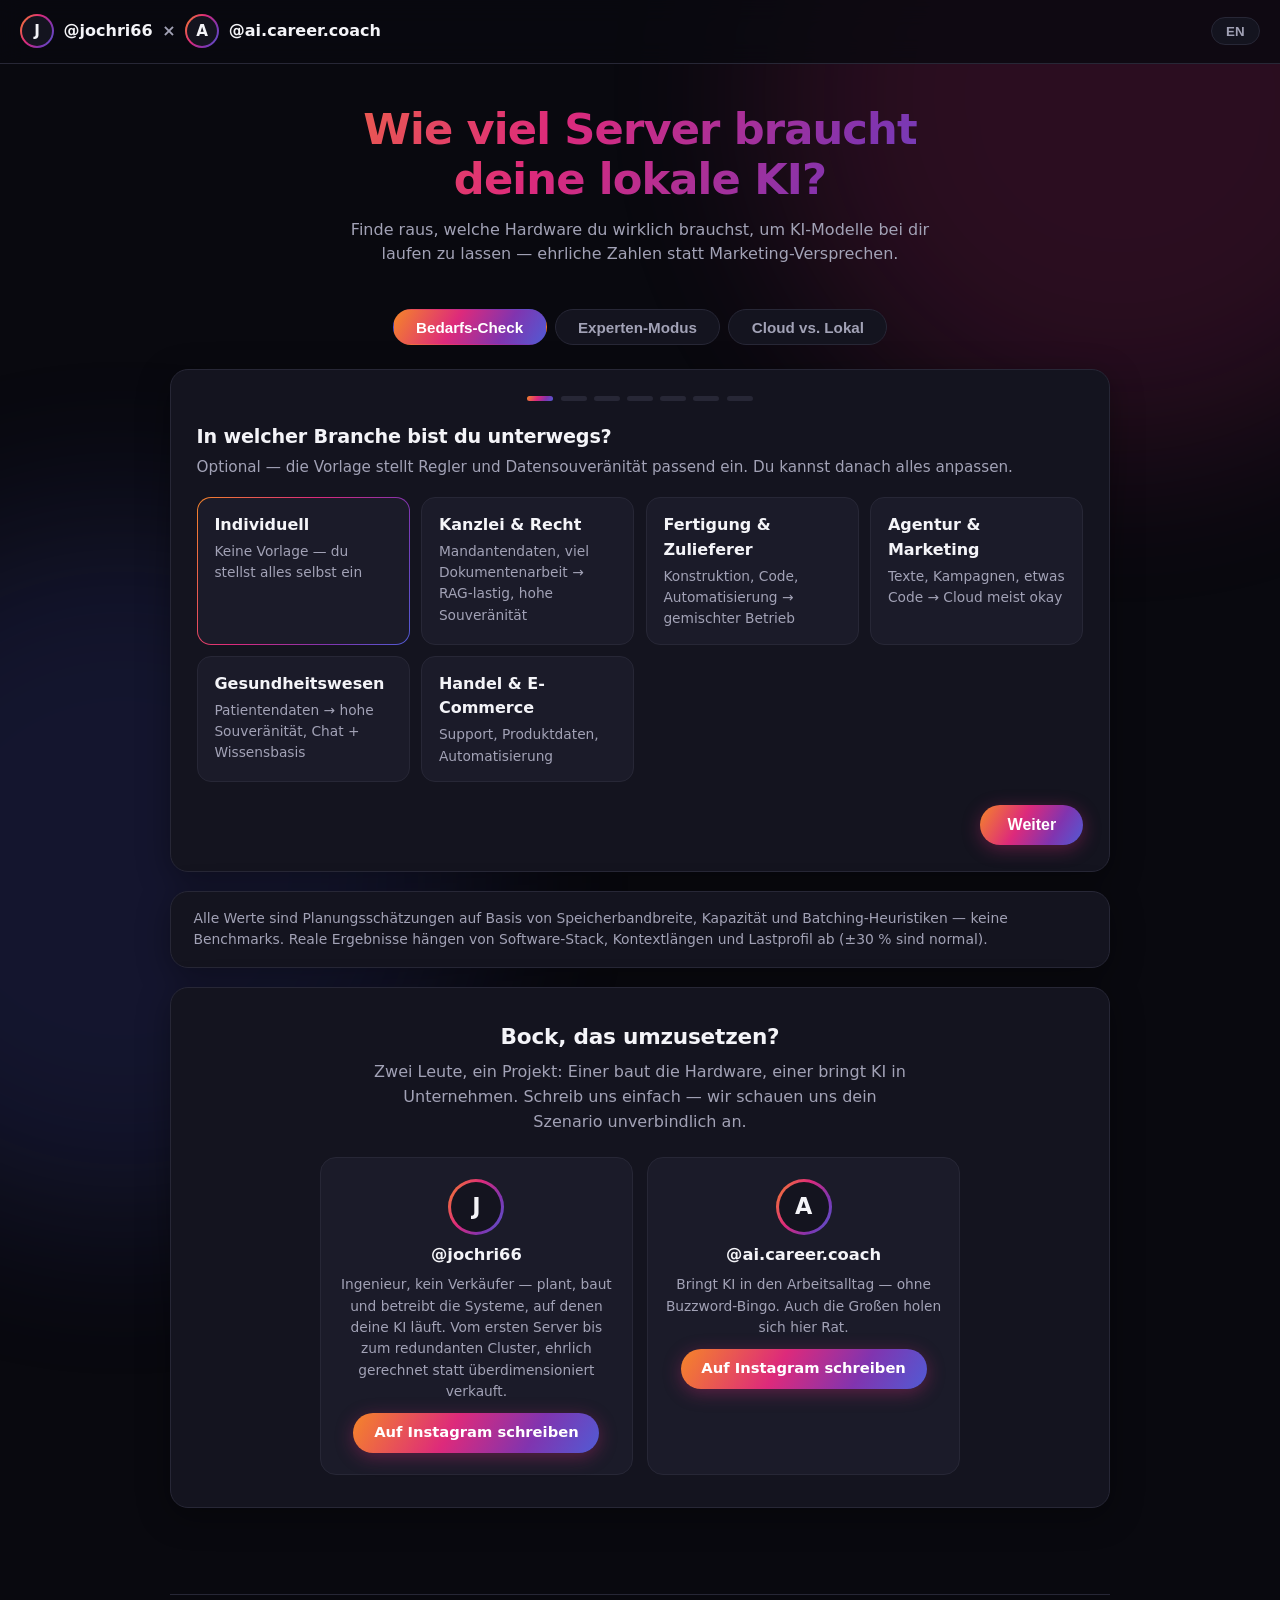
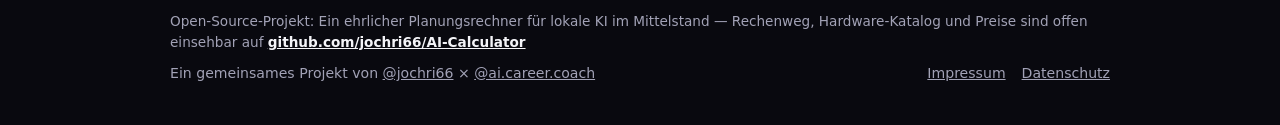
==== commit 0ff63a47: "Add open-source project description and repo link to the footer Co-Authored-By: Claude Fable 5 <nore" ====
--- a/index.html
+++ b/index.html
@@ -358,6 +358,10 @@
   </main>
 
   <footer class="site-footer">
+    <p class="footer-git">
+      <span data-i18n="footer.github"></span>
+      <a href="https://github.com/jochri66/AI-Calculator" target="_blank" rel="noopener">github.com/jochri66/AI-Calculator</a>
+    </p>
     <span><span data-i18n="footer.joint"></span>
       <a href="https://www.instagram.com/jochri66?igsh=b2hzOWx1eGx4aGI4&amp;utm_source=qr" target="_blank" rel="noopener">@jochri66</a> ×
       <a href="https://www.instagram.com/ai.career.coach" target="_blank" rel="noopener">@ai.career.coach</a>
--- a/css/style.css
+++ b/css/style.css
@@ -143,6 +143,16 @@
 .site-footer a:hover { color: var(--ink); }
 .site-footer nav { display: flex; gap: 1rem; }
 
+.footer-git {
+  width: 100%;
+  font-size: 0.85rem;
+  color: var(--ink-soft);
+  border-top: 1px solid var(--line);
+  padding-top: 1rem;
+  order: -1;
+}
+.footer-git a { color: var(--ink); font-weight: 700; }
+
 /* ---------- hero & tabs ---------- */
 
 .hero { text-align: center; padding: 2.6rem 0 1.5rem; }
@@ -672,6 +682,53 @@
   font-variant-numeric: tabular-nums;
 }
 
+.cmp-flags { display: inline-flex; gap: 0.3rem; margin-left: 0.45rem; vertical-align: middle; }
+.flag-label {
+  font-size: 0.68rem;
+  font-weight: 700;
+  color: var(--amber);
+  background: var(--amber-bg);
+  border-radius: 5px;
+  padding: 0.1rem 0.4rem;
+  white-space: nowrap;
+}
+
+.fin-slider {
+  background: var(--card-2);
+  border: 1px solid var(--line);
+  border-radius: 14px;
+  padding: 0.7rem 0.9rem;
+  margin-bottom: 0.9rem;
+}
+.fin-label { font-weight: 700; font-size: 0.9rem; }
+
+/* compact summary on the results page */
+.cmpsum-rows { display: grid; gap: 0.8rem; }
+.cmpsum-head {
+  display: flex;
+  justify-content: space-between;
+  align-items: baseline;
+  gap: 0.6rem;
+  margin-bottom: 0.25rem;
+}
+.cmpsum-label { font-weight: 700; font-size: 0.95rem; }
+.cmpsum-row.self .cmpsum-label {
+  background: var(--grad);
+  -webkit-background-clip: text;
+  background-clip: text;
+  color: transparent;
+}
+.cmpsum-val { font-weight: 800; font-variant-numeric: tabular-nums; white-space: nowrap; }
+.cmpsum-row.self .cmp-fill { background: var(--grad); }
+.cmpsum-name { font-size: 0.8rem; color: var(--ink-soft); display: block; margin-top: 0.2rem; }
+.cmpsum-verdict {
+  margin-top: 1rem;
+  padding: 0.8rem 1rem;
+  background: var(--accent-soft);
+  border-radius: 12px;
+  font-size: 0.95rem;
+}
+
 .cmp-assume {
   font-size: 0.8rem;
   color: var(--ink-soft);
@@ -779,6 +836,11 @@
   .compare-grid { grid-template-columns: 1fr; }
   .radio-grid { grid-template-columns: 1fr 1fr; }
   .hero { padding-top: 1.6rem; }
+  .cmp-controls { flex-direction: column; align-items: flex-start; }
+  .stat-grid { grid-template-columns: 1fr 1fr; }
+  .stat .value { font-size: 0.98rem; }
+  .cmp-name { white-space: normal; }
+  .btn { padding: 0.65rem 1.2rem; }
 }
 
 @media (max-width: 460px) {
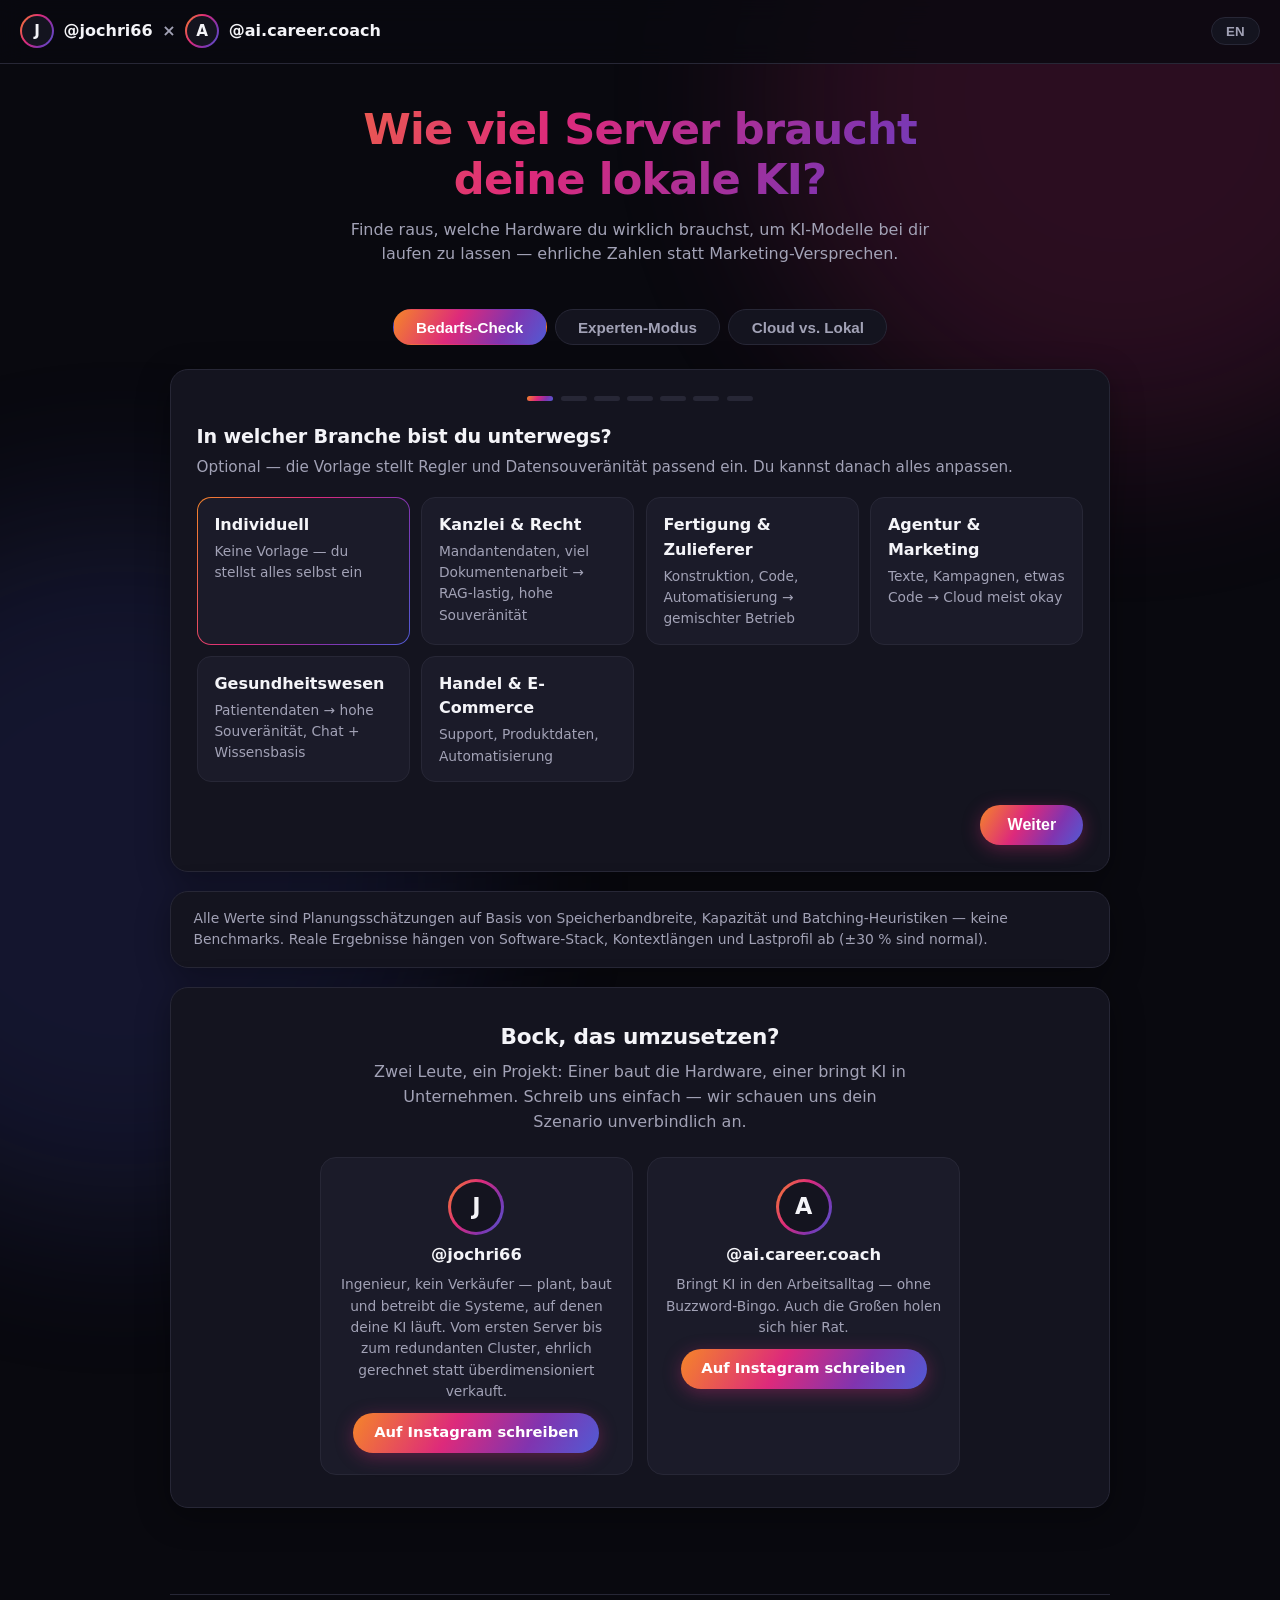
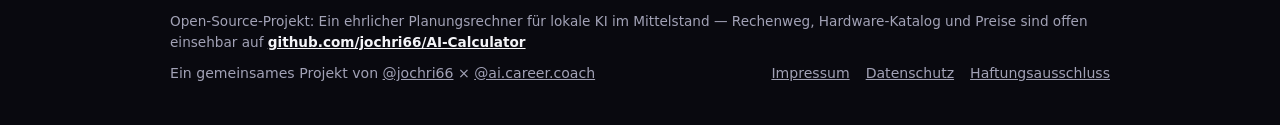
==== commit c612c4d9: "Add legal page: Impressum skeleton, Datenschutzerklaerung, Haftungsausschluss - legal.html with thre" ====
--- a/index.html
+++ b/index.html
@@ -367,8 +367,9 @@
       <a href="https://www.instagram.com/ai.career.coach" target="_blank" rel="noopener">@ai.career.coach</a>
     </span>
     <nav>
-      <a href="#" data-i18n="footer.imprint"></a>
-      <a href="#" data-i18n="footer.privacy"></a>
+      <a href="legal.html#impressum" data-i18n="footer.imprint"></a>
+      <a href="legal.html#datenschutz" data-i18n="footer.privacy"></a>
+      <a href="legal.html#haftung" data-i18n="footer.disclaimerLink"></a>
     </nav>
   </footer>
 
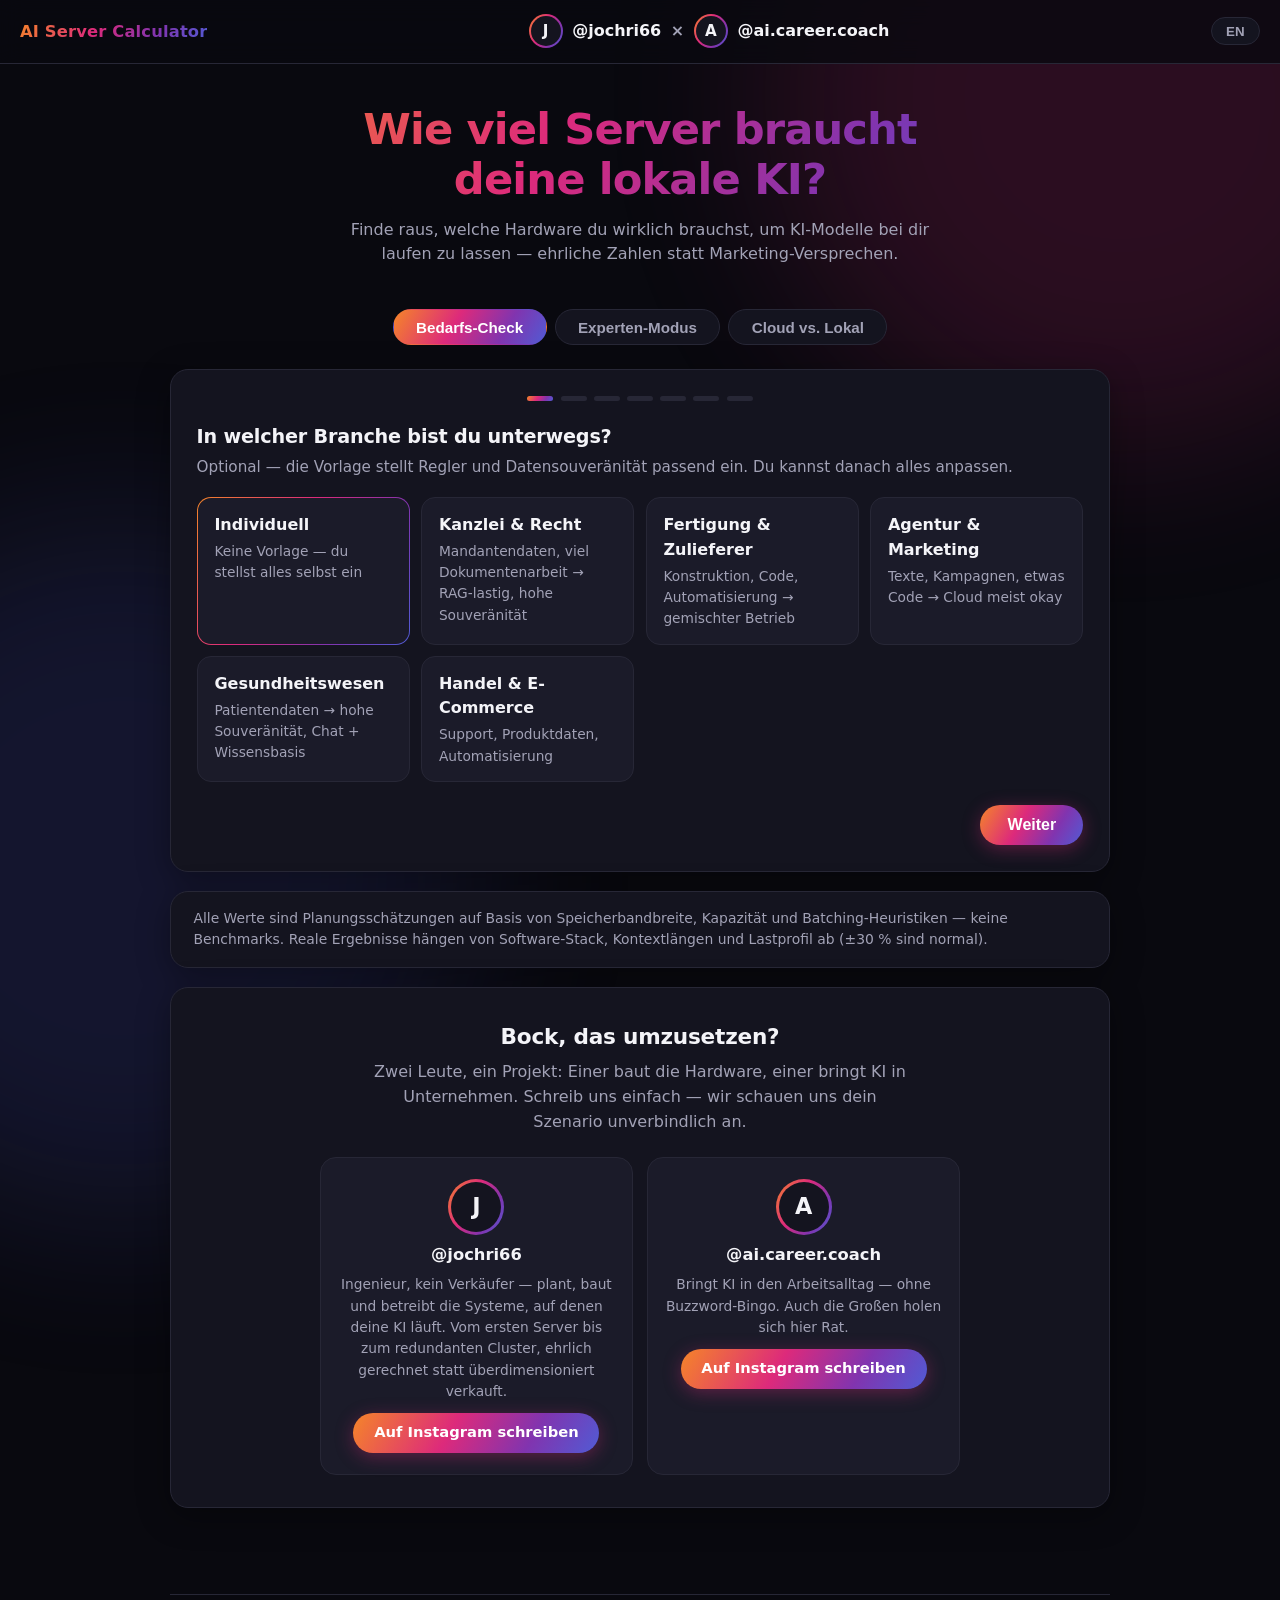
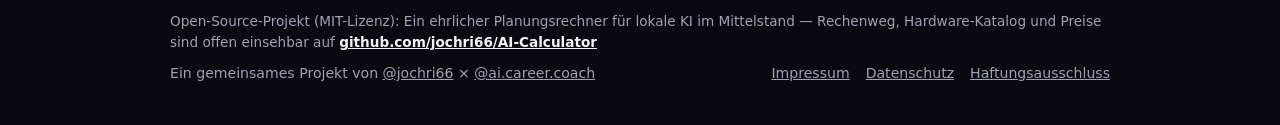
==== commit 45b92409: "Add header home link, Winterbloom GmbH Impressum, MIT license - Header: "AI Server Calculator" gradi" ====
--- a/index.html
+++ b/index.html
@@ -9,6 +9,7 @@
 </head>
 <body>
   <header class="site-header">
+    <a class="site-title" href="index.html">AI Server Calculator</a>
     <div class="brand-group">
       <a class="brand" href="https://www.instagram.com/jochri66?igsh=b2hzOWx1eGx4aGI4&amp;utm_source=qr" target="_blank" rel="noopener">
         <span class="brand-mark" aria-hidden="true">J</span>
--- a/css/style.css
+++ b/css/style.css
@@ -81,6 +81,19 @@
   top: 0;
   z-index: 10;
 }
+
+.site-title {
+  font-weight: 800;
+  font-size: 1.02rem;
+  letter-spacing: 0.01em;
+  text-decoration: none;
+  white-space: nowrap;
+  background: var(--grad);
+  -webkit-background-clip: text;
+  background-clip: text;
+  color: transparent;
+}
+.site-title:hover { filter: brightness(1.2); }
 
 .brand-group {
   display: flex;
@@ -832,6 +845,8 @@
 
 @media (max-width: 720px) {
   .panel { padding: 1.1rem; }
+  .site-title { font-size: 0.95rem; }
+  .brand-name { display: none; }
   .expert-grid { grid-template-columns: 1fr; }
   .compare-grid { grid-template-columns: 1fr; }
   .radio-grid { grid-template-columns: 1fr 1fr; }
@@ -845,5 +860,6 @@
 
 @media (max-width: 460px) {
   .radio-grid { grid-template-columns: 1fr; }
-  .brand-name { display: none; }
-}
+  .site-title { font-size: 0.88rem; }
+  .brand-x { display: none; }
+}
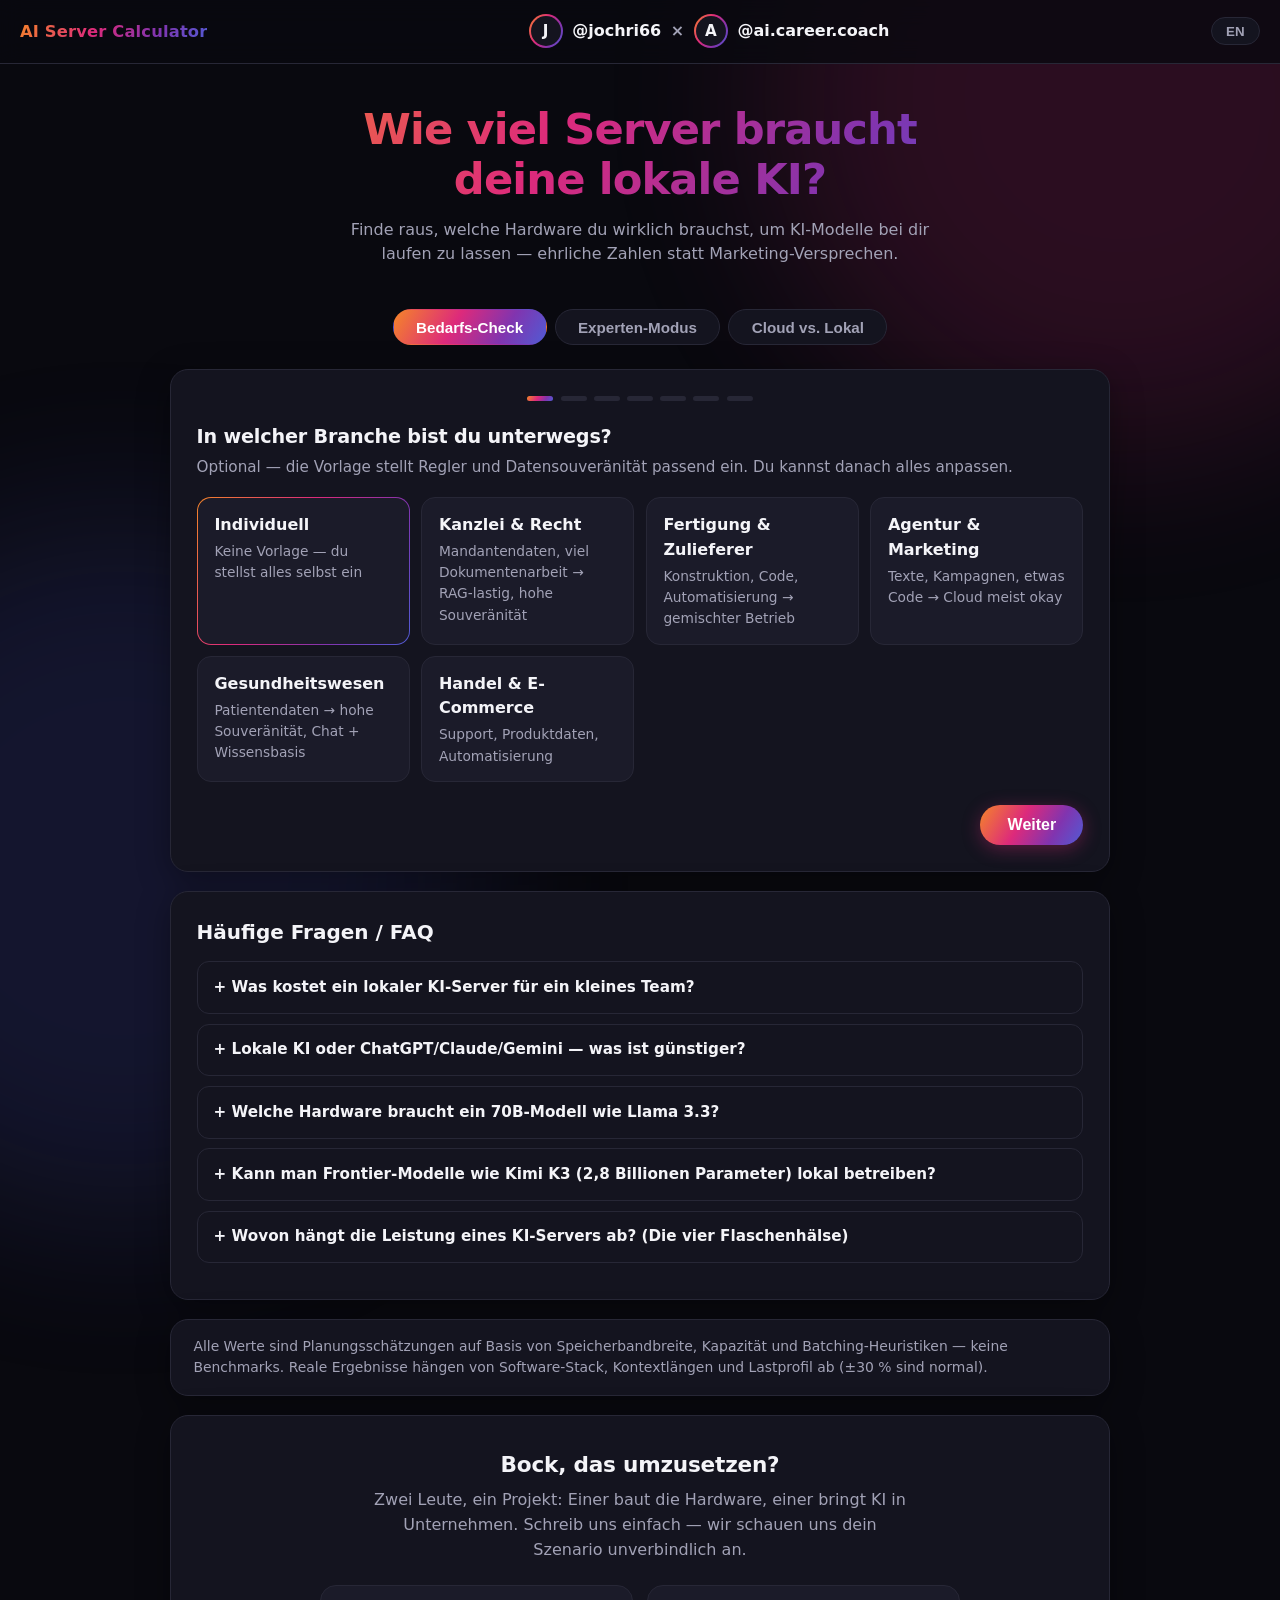
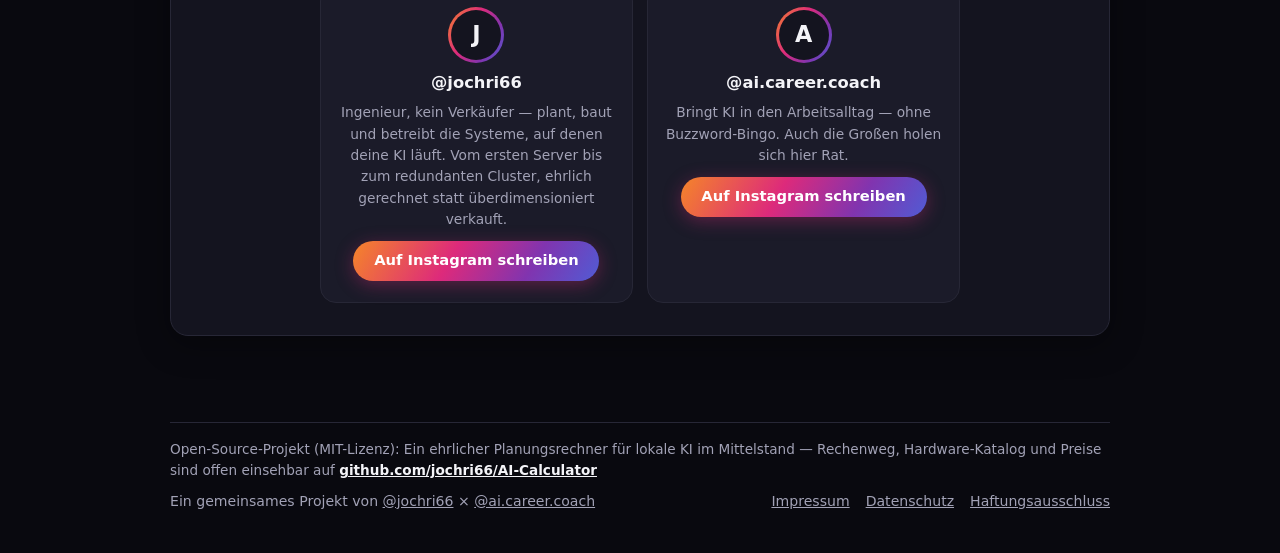
==== commit 93e6de2b: "Fix duplicate premium card on budget miss; make page discoverable to AI crawlers Sanity sweep across" ====
--- a/index.html
+++ b/index.html
@@ -3,7 +3,65 @@
 <head>
   <meta charset="UTF-8">
   <meta name="viewport" content="width=device-width, initial-scale=1.0">
-  <title>AI Server Calculator</title>
+  <title>AI Server Calculator — Wie viel Server braucht deine lokale KI?</title>
+  <meta name="description" content="Kostenloser Rechner für den Mittelstand: Welche Hardware braucht lokale KI wirklich? Server-Empfehlung, Stromkosten und ehrlicher Kostenvergleich mit ChatGPT, Claude & Gemini. Open Source (MIT).">
+  <link rel="canonical" href="https://jochri66.github.io/AI-Calculator/">
+  <meta property="og:title" content="AI Server Calculator — Wie viel Server braucht deine lokale KI?">
+  <meta property="og:description" content="Ehrliche Zahlen statt Marketing-Versprechen: Hardware-Empfehlung, Stromkosten und Cloud-Vergleich für lokale KI im Mittelstand. Kostenlos & Open Source.">
+  <meta property="og:type" content="website">
+  <meta property="og:url" content="https://jochri66.github.io/AI-Calculator/">
+  <meta property="og:locale" content="de_DE">
+  <meta name="twitter:card" content="summary">
+  <script type="application/ld+json">
+  {
+    "@context": "https://schema.org",
+    "@graph": [
+      {
+        "@type": "SoftwareApplication",
+        "name": "AI Server Calculator",
+        "url": "https://jochri66.github.io/AI-Calculator/",
+        "description": "Kostenloser Open-Source-Rechner für den Mittelstand: Welche Hardware braucht lokale KI wirklich? Server-Empfehlung, Stromkosten, Redundanz und ehrlicher Kostenvergleich mit ChatGPT, Claude und Gemini.",
+        "applicationCategory": "BusinessApplication",
+        "operatingSystem": "Web",
+        "inLanguage": ["de", "en"],
+        "offers": { "@type": "Offer", "price": "0", "priceCurrency": "EUR" },
+        "license": "https://github.com/jochri66/AI-Calculator/blob/gh-pages/LICENSE",
+        "creator": { "@type": "Organization", "name": "Winterbloom GmbH" },
+        "codeRepository": "https://github.com/jochri66/AI-Calculator"
+      },
+      {
+        "@type": "FAQPage",
+        "mainEntity": [
+          {
+            "@type": "Question",
+            "name": "Was kostet ein lokaler KI-Server für ein kleines Team?",
+            "acceptedAnswer": { "@type": "Answer", "text": "Für 5–15 Leute reicht oft eine Workstation mit einer starken GPU (24–32 GB VRAM) ab rund 3.500–7.000 € Komplettsystem. Ab ~30–60 Nutzern wird ein GPU-Server mit 4× RTX PRO 6000 (ca. 66.000–77.000 €) realistisch, plus ~50–250 € Strom pro Monat. Alle Angaben sind unverbindliche Planungsschätzungen." }
+          },
+          {
+            "@type": "Question",
+            "name": "Lokale KI oder ChatGPT/Claude/Gemini — was ist günstiger?",
+            "acceptedAnswer": { "@type": "Answer", "text": "Bei wenigen Nutzern ist die Cloud fast immer günstiger (~21–29 € pro Person/Monat). Eigene Hardware rechnet sich bei vielen dauerhaften Nutzern, harter Datensouveränität oder rund um die Uhr laufenden Agenten. Oft ist ein Hybrid am sinnvollsten." }
+          },
+          {
+            "@type": "Question",
+            "name": "Welche Hardware braucht ein 70B-Modell wie Llama 3.3?",
+            "acceptedAnswer": { "@type": "Answer", "text": "Rund 40 GB Speicher in 4-Bit-Quantisierung plus Kontext — also eine GPU mit 48–96 GB VRAM oder Apple Silicon mit viel Unified Memory. Die Speicherbandbreite bestimmt die Token pro Sekunde." }
+          },
+          {
+            "@type": "Question",
+            "name": "Kann man Frontier-Modelle wie Kimi K3 lokal betreiben?",
+            "acceptedAnswer": { "@type": "Answer", "text": "Ja, ab ~350–600 GB Speicher in 4-Bit: sinnvoll ab einem 8-GPU-Server (~130.000 €) bis zu redundanten Clustern um 400.000 €. Für die meisten Mittelständler liefert ein mittelgroßes MoE-Modell auf einem ~70.000-€-Server fast dieselbe Alltagsqualität." }
+          },
+          {
+            "@type": "Question",
+            "name": "Wovon hängt die Leistung eines KI-Servers ab?",
+            "acceptedAnswer": { "@type": "Answer", "text": "Von vier Flaschenhälsen: Speicherkapazität (passt das Modell?), Speicherbandbreite (Token pro Sekunde), Rechenleistung (parallele Sitzungen per Batching) und Interconnect (Verbindung mehrerer GPUs/Rechner)." }
+          }
+        ]
+      }
+    ]
+  }
+  </script>
   <link rel="icon" href="data:image/svg+xml,%3Csvg xmlns='http://www.w3.org/2000/svg' viewBox='0 0 16 16'%3E%3Crect x='3' y='3' width='10' height='10' rx='2' transform='rotate(45 8 8)' fill='%230e6e5c'/%3E%3C/svg%3E">
   <link rel="stylesheet" href="css/style.css">
 </head>
@@ -26,8 +84,8 @@
 
   <main>
     <section class="hero">
-      <h1 data-i18n="app.title"></h1>
-      <p class="tagline" data-i18n="app.tagline"></p>
+      <h1 data-i18n="app.title">Wie viel Server braucht deine lokale KI?</h1>
+      <p class="tagline" data-i18n="app.tagline">Finde raus, welche Hardware du wirklich brauchst, um KI-Modelle bei dir laufen zu lassen — ehrliche Zahlen statt Marketing-Versprechen.</p>
     </section>
 
     <nav class="mode-tabs" role="tablist">
@@ -334,6 +392,64 @@
     </section>
 
     <!-- ============ SHARED FOOT BLOCKS ============ -->
+    <!-- Static FAQ: plain HTML on purpose so search and AI crawlers (which
+         don't run JS) always see real content about what this tool answers. -->
+    <section id="faq" class="panel faq">
+      <h2>Häufige Fragen / FAQ</h2>
+      <details>
+        <summary>Was kostet ein lokaler KI-Server für ein kleines Team?</summary>
+        <p>Für 5–15 Leute mit Chat- und Dokumenten-Nutzung reicht oft eine Workstation mit
+          einer starken GPU (RTX-4090/5090-Klasse, 24–32 GB VRAM) ab rund 3.500–7.000 €
+          Komplettsystem. Ab ~30–60 Nutzern wird ein GPU-Server mit 4× RTX PRO 6000
+          (ca. 66.000–77.000 €) realistisch. Dazu kommen Stromkosten von grob 50–250 €
+          im Monat, je nach System und Strompreis.
+          <em>EN: A capable single-GPU workstation from ~€3,500 covers small teams; ~30–60
+          users need a 4-GPU server around €66–77k. All figures are planning estimates.</em></p>
+      </details>
+      <details>
+        <summary>Lokale KI oder ChatGPT/Claude/Gemini — was ist günstiger?</summary>
+        <p>Bei wenigen Nutzern ist die Cloud fast immer günstiger: Abos kosten ~21–29 €
+          pro Person und Monat, API-Nutzung bei leichter Last oft noch weniger. Eigene
+          Hardware rechnet sich, wenn viele Nutzer dauerhaft darauf arbeiten, Datensouveränität
+          Pflicht ist (Kanzlei, Gesundheit) oder Agenten rund um die Uhr laufen. Der Rechner
+          zeigt den Break-even für deinen Mix ehrlich an — oft ist ein Hybrid aus beidem am
+          sinnvollsten.
+          <em>EN: Cloud wins for small teams; self-hosting pays off with many steady users,
+          hard data-sovereignty requirements, or always-on agents.</em></p>
+      </details>
+      <details>
+        <summary>Welche Hardware braucht ein 70B-Modell wie Llama 3.3?</summary>
+        <p>Ein 70B-Modell braucht in 4-Bit-Quantisierung rund 40 GB Speicher plus Kontext —
+          also eine GPU mit 48 GB (RTX 6000 Ada) oder besser 96 GB (RTX PRO 6000 Blackwell),
+          alternativ Apple Silicon mit viel Unified Memory. Entscheidend für das Tempo ist
+          die Speicherbandbreite: Sie bestimmt, wie viele Token pro Sekunde du bekommst.
+          <em>EN: A 70B model at Q4 needs ~40 GB of memory — a 48–96 GB GPU or Apple unified
+          memory; memory bandwidth sets the tokens/second.</em></p>
+      </details>
+      <details>
+        <summary>Kann man Frontier-Modelle wie Kimi K3 (2,8 Billionen Parameter) lokal betreiben?</summary>
+        <p>Ja, aber nur mit ernsthafter Hardware: ~350–600 GB Speicher in 4-Bit, sinnvoll
+          ab einem 8-GPU-Server (ab ~130.000 €) bis hin zu redundanten Clustern um 400.000 €.
+          Für die meisten Mittelständler liefert ein Modell der 200–700B-MoE-Klasse auf einem
+          ~70.000-€-Server fast dieselbe Alltagsqualität. K3 lokal lohnt sich vor allem bei
+          harter Datensouveränität plus Premium-Budget — und erst, wenn unabhängige Benchmarks
+          da sind.
+          <em>EN: Possible from ~€130k (8-GPU node) upward; for most SMEs a mid-size MoE on a
+          ~€70k server does the job. Wait for independent benchmarks.</em></p>
+      </details>
+      <details>
+        <summary>Wovon hängt die Leistung eines KI-Servers ab? (Die vier Flaschenhälse)</summary>
+        <p>1. <strong>Speicherkapazität</strong>: Passt das Modell überhaupt hinein?
+          2. <strong>Speicherbandbreite</strong>: Bestimmt die Token pro Sekunde pro Sitzung.
+          3. <strong>Rechenleistung</strong>: Bestimmt, wie viele parallele Sitzungen per
+          Batching möglich sind. 4. <strong>Interconnect</strong>: Verbindet mehrere GPUs oder
+          Rechner — langsame Verbindungen (PCIe, Thunderbolt) bremsen große MoE-Modelle stark.
+          Dieser Rechner modelliert alle vier ehrlich.
+          <em>EN: Memory capacity, memory bandwidth, compute (batching), and interconnect —
+          this calculator models all four.</em></p>
+      </details>
+    </section>
+
     <section class="panel disclaimer-block">
       <p class="disclaimer" data-i18n="app.disclaimer"></p>
     </section>
--- a/css/style.css
+++ b/css/style.css
@@ -481,6 +481,55 @@
 .caveats h4 { color: var(--amber); font-size: 0.95rem; margin-bottom: 0.5rem; }
 .caveats ul { padding-left: 1.1rem; display: grid; gap: 0.45rem; font-size: 0.92rem; }
 
+/* static FAQ (plain HTML so crawlers see it) */
+.faq h2 { font-size: 1.25rem; font-weight: 800; margin-bottom: 0.8rem; }
+.faq details {
+  border: 1px solid var(--line);
+  border-radius: 12px;
+  background: var(--card);
+  margin-bottom: 0.6rem;
+  overflow: hidden;
+}
+.faq summary {
+  cursor: pointer;
+  padding: 0.85rem 1rem;
+  font-weight: 700;
+  font-size: 0.95rem;
+  list-style: none;
+}
+.faq summary::-webkit-details-marker { display: none; }
+.faq summary::before { content: "+ "; font-weight: 800; }
+.faq details[open] summary::before { content: "− "; }
+.faq summary:hover {
+  background: linear-gradient(90deg, rgba(221, 42, 123, 0.08), rgba(81, 91, 212, 0.08));
+}
+.faq details p {
+  padding: 0 1rem 0.9rem;
+  font-size: 0.9rem;
+  color: var(--ink-soft);
+  line-height: 1.55;
+}
+.faq details em { display: block; margin-top: 0.4rem; opacity: 0.75; font-size: 0.84rem; }
+
+/* price transparency: complete-system note + verify-yourself links */
+.price-note {
+  margin-top: 1rem;
+  font-size: 0.85rem;
+  color: var(--ink-soft);
+}
+.price-note a { color: var(--ink); font-weight: 600; }
+.price-check {
+  display: inline-block;
+  margin-top: 0.7rem;
+  font-size: 0.85rem;
+  font-weight: 600;
+  color: var(--ink-soft);
+  text-decoration: none;
+  border-bottom: 1px dotted var(--ink-soft);
+}
+.price-check:hover { color: var(--ink); border-bottom-color: var(--ink); }
+.price-check-sm { text-decoration: none; font-weight: 700; }
+
 /* ---------- expert mode ---------- */
 
 .expert-grid {
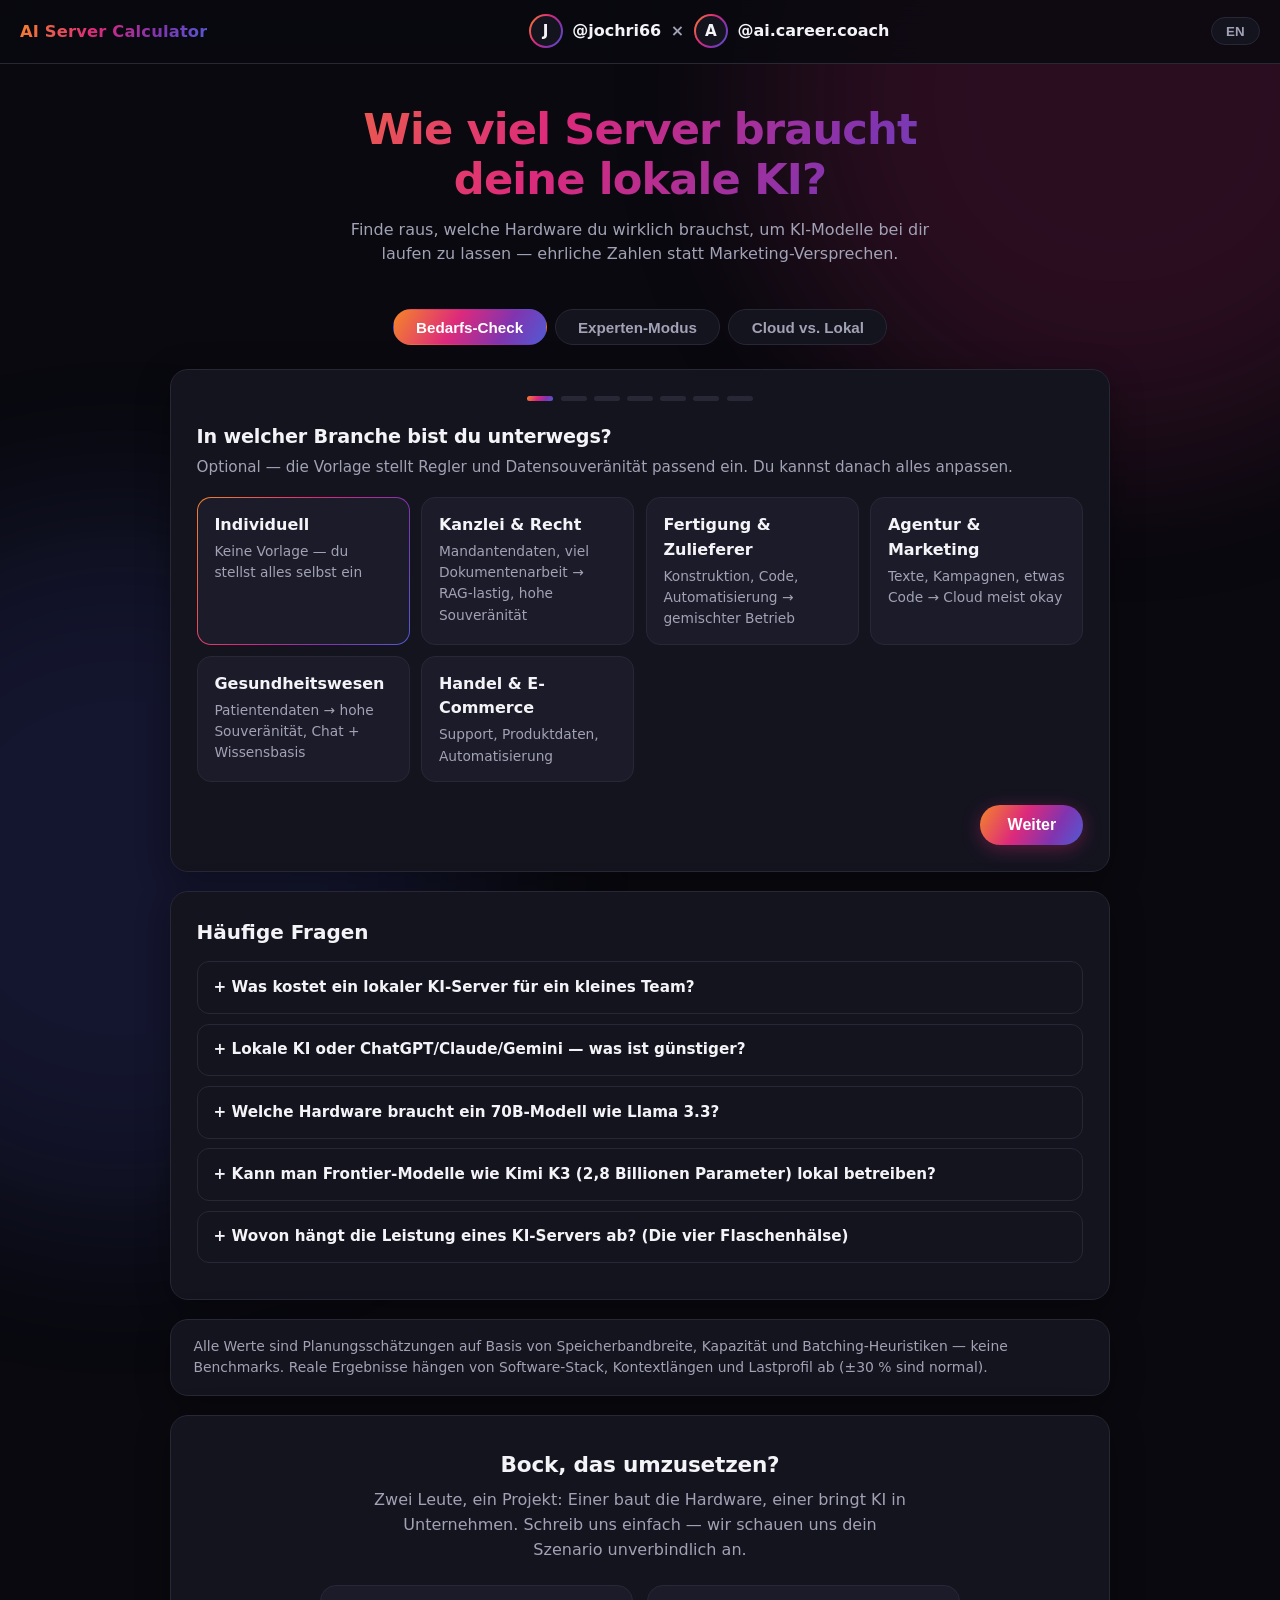
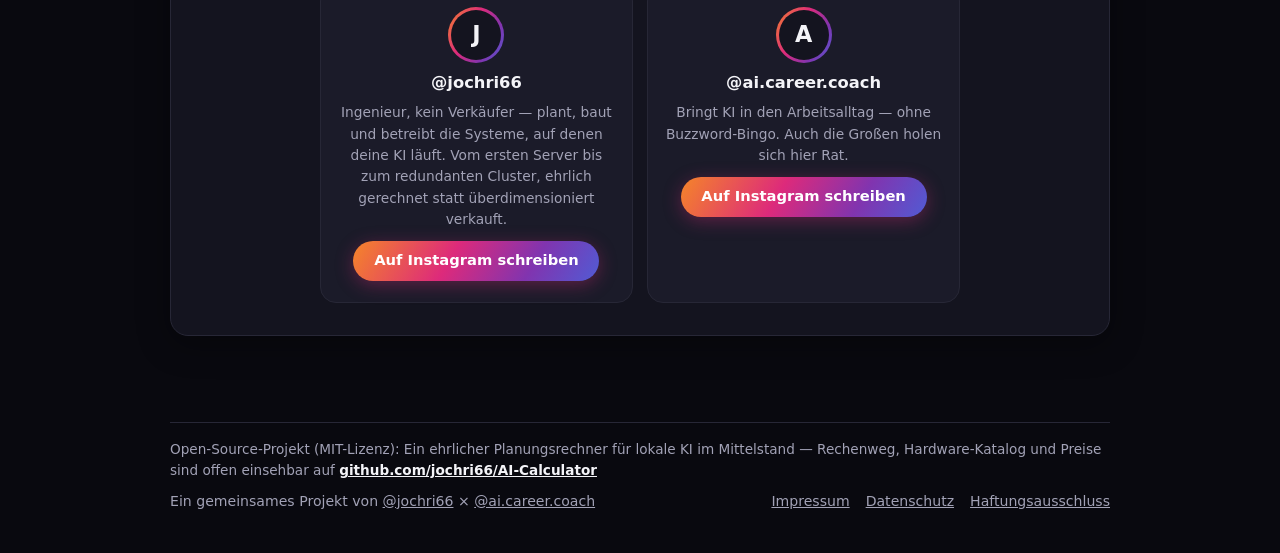
==== commit d21d51ae: "Make FAQ follow the language toggle Both language versions now live as static HTML in the DOM (crawl" ====
--- a/index.html
+++ b/index.html
@@ -391,62 +391,97 @@
       </div>
     </section>
 
-    <!-- ============ SHARED FOOT BLOCKS ============ -->
-    <!-- Static FAQ: plain HTML on purpose so search and AI crawlers (which
-         don't run JS) always see real content about what this tool answers. -->
+    <!-- Static bilingual FAQ: both languages live in the DOM so search and
+         AI crawlers (which don't run JS) always see real content; CSS keyed
+         on html[lang] shows the matching one. -->
     <section id="faq" class="panel faq">
-      <h2>Häufige Fragen / FAQ</h2>
-      <details>
+      <h2><span data-faq-lang="de">Häufige Fragen</span><span data-faq-lang="en">FAQ</span></h2>
+
+      <details data-faq-lang="de">
         <summary>Was kostet ein lokaler KI-Server für ein kleines Team?</summary>
         <p>Für 5–15 Leute mit Chat- und Dokumenten-Nutzung reicht oft eine Workstation mit
           einer starken GPU (RTX-4090/5090-Klasse, 24–32 GB VRAM) ab rund 3.500–7.000 €
           Komplettsystem. Ab ~30–60 Nutzern wird ein GPU-Server mit 4× RTX PRO 6000
           (ca. 66.000–77.000 €) realistisch. Dazu kommen Stromkosten von grob 50–250 €
-          im Monat, je nach System und Strompreis.
-          <em>EN: A capable single-GPU workstation from ~€3,500 covers small teams; ~30–60
-          users need a 4-GPU server around €66–77k. All figures are planning estimates.</em></p>
-      </details>
-      <details>
+          im Monat, je nach System und Strompreis.</p>
+      </details>
+      <details data-faq-lang="en">
+        <summary>What does a local AI server cost for a small team?</summary>
+        <p>For 5–15 people using chat and document workflows, a workstation with one strong
+          GPU (RTX 4090/5090 class, 24–32 GB VRAM) from around €3,500–7,000 as a complete
+          system is often enough. From ~30–60 users a GPU server with 4× RTX PRO 6000
+          (roughly €66,000–77,000) becomes realistic. Add electricity of roughly €50–250
+          per month depending on system and power price.</p>
+      </details>
+
+      <details data-faq-lang="de">
         <summary>Lokale KI oder ChatGPT/Claude/Gemini — was ist günstiger?</summary>
         <p>Bei wenigen Nutzern ist die Cloud fast immer günstiger: Abos kosten ~21–29 €
           pro Person und Monat, API-Nutzung bei leichter Last oft noch weniger. Eigene
           Hardware rechnet sich, wenn viele Nutzer dauerhaft darauf arbeiten, Datensouveränität
           Pflicht ist (Kanzlei, Gesundheit) oder Agenten rund um die Uhr laufen. Der Rechner
           zeigt den Break-even für deinen Mix ehrlich an — oft ist ein Hybrid aus beidem am
-          sinnvollsten.
-          <em>EN: Cloud wins for small teams; self-hosting pays off with many steady users,
-          hard data-sovereignty requirements, or always-on agents.</em></p>
-      </details>
-      <details>
+          sinnvollsten.</p>
+      </details>
+      <details data-faq-lang="en">
+        <summary>Local AI or ChatGPT/Claude/Gemini — which is cheaper?</summary>
+        <p>With few users the cloud almost always wins: subscriptions cost ~€21–29 per person
+          per month, and light API usage often even less. Your own hardware pays off when many
+          users work on it continuously, data sovereignty is mandatory (law firms, healthcare),
+          or agents run around the clock. The calculator shows the honest break-even for your
+          mix — a hybrid of both is often the best deal.</p>
+      </details>
+
+      <details data-faq-lang="de">
         <summary>Welche Hardware braucht ein 70B-Modell wie Llama 3.3?</summary>
         <p>Ein 70B-Modell braucht in 4-Bit-Quantisierung rund 40 GB Speicher plus Kontext —
           also eine GPU mit 48 GB (RTX 6000 Ada) oder besser 96 GB (RTX PRO 6000 Blackwell),
           alternativ Apple Silicon mit viel Unified Memory. Entscheidend für das Tempo ist
-          die Speicherbandbreite: Sie bestimmt, wie viele Token pro Sekunde du bekommst.
-          <em>EN: A 70B model at Q4 needs ~40 GB of memory — a 48–96 GB GPU or Apple unified
-          memory; memory bandwidth sets the tokens/second.</em></p>
-      </details>
-      <details>
+          die Speicherbandbreite: Sie bestimmt, wie viele Token pro Sekunde du bekommst.</p>
+      </details>
+      <details data-faq-lang="en">
+        <summary>What hardware does a 70B model like Llama 3.3 need?</summary>
+        <p>A 70B model needs about 40 GB of memory in 4-bit quantization plus context — so a
+          GPU with 48 GB (RTX 6000 Ada) or better 96 GB (RTX PRO 6000 Blackwell), or Apple
+          Silicon with plenty of unified memory. Memory bandwidth decides the speed: it sets
+          how many tokens per second you get.</p>
+      </details>
+
+      <details data-faq-lang="de">
         <summary>Kann man Frontier-Modelle wie Kimi K3 (2,8 Billionen Parameter) lokal betreiben?</summary>
         <p>Ja, aber nur mit ernsthafter Hardware: ~350–600 GB Speicher in 4-Bit, sinnvoll
           ab einem 8-GPU-Server (ab ~130.000 €) bis hin zu redundanten Clustern um 400.000 €.
           Für die meisten Mittelständler liefert ein Modell der 200–700B-MoE-Klasse auf einem
           ~70.000-€-Server fast dieselbe Alltagsqualität. K3 lokal lohnt sich vor allem bei
           harter Datensouveränität plus Premium-Budget — und erst, wenn unabhängige Benchmarks
-          da sind.
-          <em>EN: Possible from ~€130k (8-GPU node) upward; for most SMEs a mid-size MoE on a
-          ~€70k server does the job. Wait for independent benchmarks.</em></p>
-      </details>
-      <details>
+          da sind.</p>
+      </details>
+      <details data-faq-lang="en">
+        <summary>Can you run frontier models like Kimi K3 (2.8 trillion parameters) locally?</summary>
+        <p>Yes, but only with serious hardware: ~350–600 GB of memory at 4-bit, sensible from
+          an 8-GPU server (from ~€130,000) up to redundant clusters around €400,000. For most
+          SMEs a 200–700B MoE-class model on a ~€70,000 server delivers almost the same everyday
+          quality. K3 on-premises mainly makes sense with hard data sovereignty plus a premium
+          budget — and only once independent benchmarks exist.</p>
+      </details>
+
+      <details data-faq-lang="de">
         <summary>Wovon hängt die Leistung eines KI-Servers ab? (Die vier Flaschenhälse)</summary>
         <p>1. <strong>Speicherkapazität</strong>: Passt das Modell überhaupt hinein?
           2. <strong>Speicherbandbreite</strong>: Bestimmt die Token pro Sekunde pro Sitzung.
           3. <strong>Rechenleistung</strong>: Bestimmt, wie viele parallele Sitzungen per
           Batching möglich sind. 4. <strong>Interconnect</strong>: Verbindet mehrere GPUs oder
           Rechner — langsame Verbindungen (PCIe, Thunderbolt) bremsen große MoE-Modelle stark.
-          Dieser Rechner modelliert alle vier ehrlich.
-          <em>EN: Memory capacity, memory bandwidth, compute (batching), and interconnect —
-          this calculator models all four.</em></p>
+          Dieser Rechner modelliert alle vier ehrlich.</p>
+      </details>
+      <details data-faq-lang="en">
+        <summary>What determines an AI server's performance? (The four bottlenecks)</summary>
+        <p>1. <strong>Memory capacity</strong>: does the model fit at all?
+          2. <strong>Memory bandwidth</strong>: sets the tokens per second per session.
+          3. <strong>Compute</strong>: sets how many parallel sessions batching allows.
+          4. <strong>Interconnect</strong>: links multiple GPUs or machines — slow links
+          (PCIe, Thunderbolt) heavily throttle large MoE models. This calculator models all
+          four honestly.</p>
       </details>
     </section>
 
--- a/css/style.css
+++ b/css/style.css
@@ -481,7 +481,11 @@
 .caveats h4 { color: var(--amber); font-size: 0.95rem; margin-bottom: 0.5rem; }
 .caveats ul { padding-left: 1.1rem; display: grid; gap: 0.45rem; font-size: 0.92rem; }
 
-/* static FAQ (plain HTML so crawlers see it) */
+/* static FAQ (plain HTML so crawlers see it) — both languages live in the
+   DOM; CSS keyed on html[lang] shows the matching one */
+.faq [data-faq-lang="en"] { display: none; }
+html[lang="en"] .faq [data-faq-lang="en"] { display: revert; }
+html[lang="en"] .faq [data-faq-lang="de"] { display: none; }
 .faq h2 { font-size: 1.25rem; font-weight: 800; margin-bottom: 0.8rem; }
 .faq details {
   border: 1px solid var(--line);
